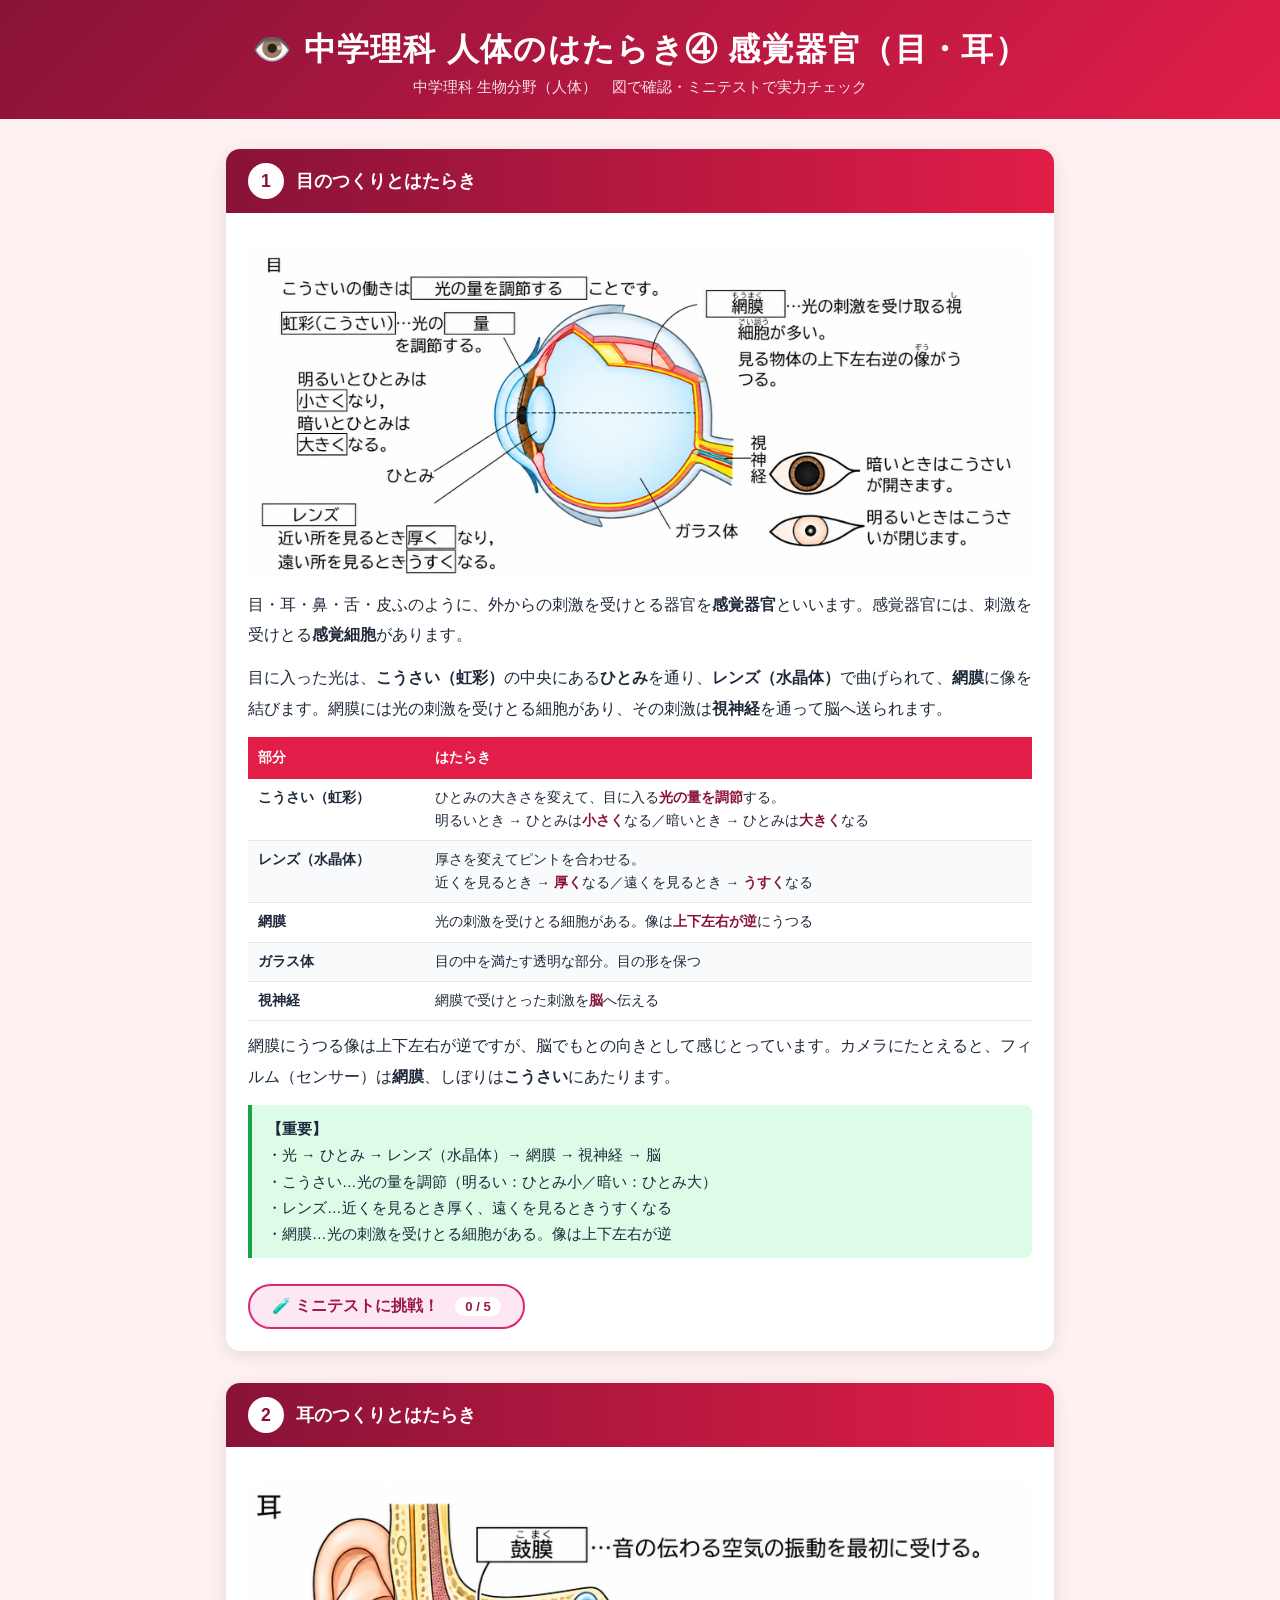
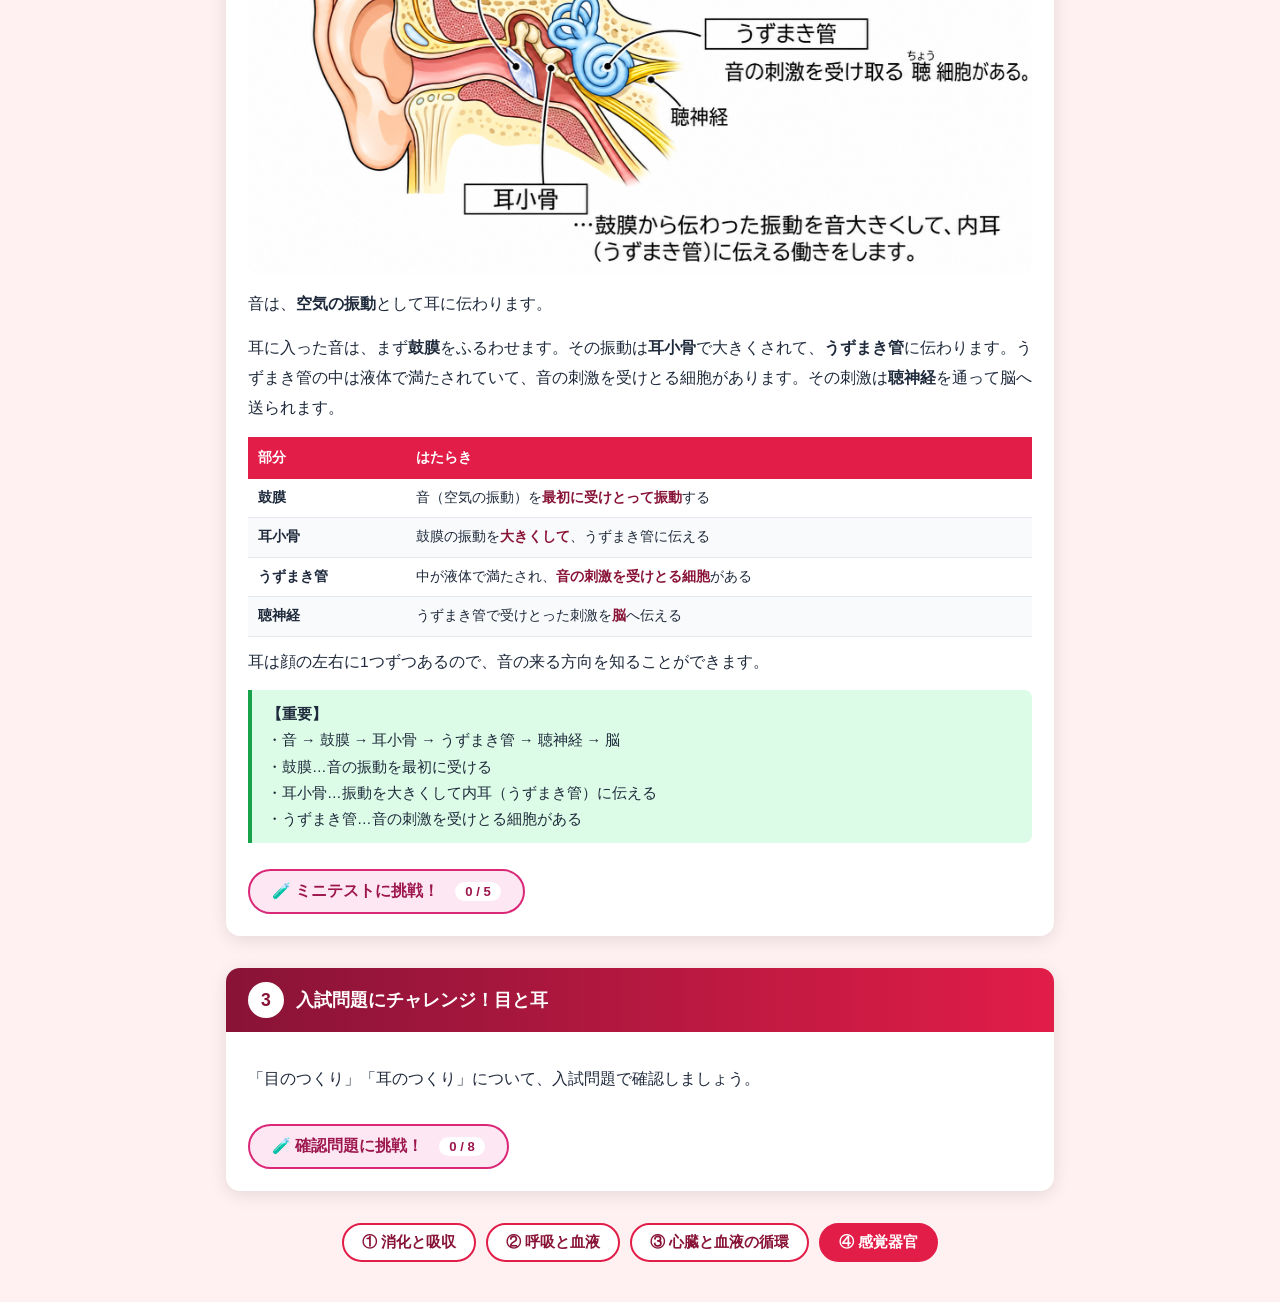
==== jintai_ch04.html @ f07fed4a "Add files via upload" ====
<!DOCTYPE html>
<html lang="ja"><head><meta http-equiv="Content-Type" content="text/html; charset=UTF-8">

<meta name="viewport" content="width=device-width,initial-scale=1">
<title>👁️ 中学理科 人体のはたらき④ 感覚器官（目・耳）</title>
<style>
:root{
  --pri:#e11d48;--pri-d:#881337;--pri-l:#fecdd3;
  --pink:#db2777;--pink-d:#9d174d;--pink-bg:#fce7f3;
  --gray:#6b7280;--light:#f0fdf4;--card:#fff;
  --radius:14px;--shadow:0 4px 18px rgba(0,0,0,.10);
}
*{box-sizing:border-box;margin:0;padding:0;}
body{background:#fff1f2;font-family:'Helvetica Neue',Arial,'Hiragino Sans',sans-serif;color:#1e293b;}
header{background:linear-gradient(135deg,var(--pri-d),var(--pri));color:#fff;text-align:center;padding:28px 20px 22px;}
header h1{font-size:clamp(1.3rem,4vw,2rem);font-weight:900;letter-spacing:.04em;}
header p{margin-top:6px;font-size:.93rem;opacity:.88;}
.units{max-width:860px;margin:30px auto;padding:0 16px;}
.unit-card{background:var(--card);border-radius:var(--radius);box-shadow:var(--shadow);margin-bottom:32px;overflow:hidden;}
.unit-header{background:linear-gradient(90deg,var(--pri-d),var(--pri));color:#fff;padding:14px 22px;display:flex;align-items:center;gap:12px;}
.unit-num{background:#fff;color:var(--pri-d);font-weight:900;font-size:1.1rem;border-radius:50%;width:36px;height:36px;display:flex;align-items:center;justify-content:center;flex-shrink:0;}
.unit-header h2{font-size:1.1rem;font-weight:800;}
.unit-body{padding:22px;}
.exp-img{margin:14px 0;}
.exp-text{line-height:1.95;font-size:.97rem;margin:10px 0;}
.exp-text p{margin-bottom:.85em;}
.exp-text h3{font-size:.97rem;color:var(--pri-d);margin:1em 0 .5em;border-left:3px solid var(--pri);padding-left:8px;font-weight:800;}
.pt-box{background:#dcfce7;border-left:4px solid #16a34a;border-radius:0 8px 8px 0;padding:11px 15px;margin:10px 0;font-size:.91rem;line-height:1.8;}
.warn-box{background:#fee2e2;border-left:4px solid #dc2626;border-radius:0 8px 8px 0;padding:11px 15px;margin:10px 0;font-size:.91rem;line-height:1.8;}
.memo-box{background:#fff1f2;border-left:4px solid #16a34a;border-radius:0 8px 8px 0;padding:11px 15px;margin:10px 0;font-size:.88rem;line-height:1.8;}
.amber-box{background:#fef3c7;border-left:4px solid #b45309;border-radius:0 8px 8px 0;padding:11px 15px;margin:10px 0;font-size:.91rem;line-height:1.8;}
.info-box{background:#f0fdff;border-left:4px solid #0e7490;border-radius:0 8px 8px 0;padding:11px 15px;margin:10px 0;font-size:.91rem;line-height:1.8;}
.eq-box{background:#f8fafc;border:1.5px solid #e2e8f0;border-radius:10px;padding:14px;margin:10px 0;text-align:center;}
.eq-box .eq{font-size:1rem;font-weight:800;color:var(--pri-d);letter-spacing:.03em;}
.exp-tbl{width:100%;border-collapse:collapse;font-size:.85rem;margin:10px 0;}
.exp-tbl th{background:var(--pri);color:#fff;padding:8px 10px;text-align:left;}
.exp-tbl td{padding:8px 10px;border-bottom:1px solid #e5e7eb;vertical-align:top;line-height:1.65;}
.exp-tbl tr:nth-child(even) td{background:#f9fafb;}
.exp-tbl .nc{font-weight:700;white-space:nowrap;}
.badge-p{background:#dcfce7;color:#14532d;border:1px solid #bbf7d0;font-size:.68rem;font-weight:700;padding:1px 7px;border-radius:10px;display:inline-block;margin-left:4px;}
.kw-list{display:flex;flex-wrap:wrap;gap:8px;margin:10px 0 16px;}
.kw{background:var(--pri-l);color:var(--pri-d);border-radius:20px;padding:4px 14px;font-size:.88rem;font-weight:700;}
/* mini-test toggle */
.mini-btn{display:flex;align-items:center;gap:8px;cursor:pointer;user-select:none;background:var(--pink-bg);border:2.5px solid var(--pink);color:var(--pink-d);font-size:.97rem;font-weight:800;padding:10px 22px;border-radius:40px;margin:14px 0 0;transition:.2s;}
.mini-btn:hover{background:var(--pink);color:#fff;}
.mini-section{display:none;margin-top:16px;background:#fdf2f8;border:2px solid #f9a8d4;border-radius:12px;padding:18px;}
.mini-section.open{display:block;}
.q-block{margin-bottom:22px;}
.q-block h4{font-size:.98rem;font-weight:800;color:var(--pri-d);margin-bottom:10px;}
/* Word bank chips */
.mchips{display:flex;flex-wrap:wrap;gap:8px;margin:8px 0;}
.mchip{background:#fff;border:2.5px solid var(--pink);color:var(--pink-d);border-radius:20px;padding:5px 16px;font-size:.93rem;font-weight:700;cursor:pointer;transition:.18s;}
.mchip:hover{background:var(--pink);color:#fff;}
.mchip.used{opacity:.35;pointer-events:none;}
/* Blanks */
.mdz-row{display:flex;flex-wrap:wrap;align-items:center;gap:8px;margin:8px 0;}
.mdz{display:inline-flex;align-items:center;justify-content:center;min-width:80px;height:36px;border:2.5px dashed var(--pink);border-radius:8px;padding:0 10px;font-size:.93rem;font-weight:700;cursor:pointer;color:var(--pink-d);transition:.18s;background:#fff;}
.mdz.filled{border-style:solid;background:#fce7f3;}
.mdz.correct{border-color:#16a34a;background:#dcfce7;color:#166534;}
.mdz.wrong{border-color:#dc2626;background:#fee2e2;color:#991b1b;}
.mdz-label{font-size:.9rem;color:#374151;}
/* 4択 */
.choice-list{display:grid;grid-template-columns:1fr 1fr;gap:8px;margin:10px 0;}
@media(max-width:480px){.choice-list{grid-template-columns:1fr;}}
.choice-btn{padding:10px 14px;border:2.5px solid #d1d5db;border-radius:10px;background:#fff;font-size:.93rem;cursor:pointer;text-align:left;transition:.18s;}
.choice-btn:hover{border-color:var(--pri);background:var(--pri-l);}
.choice-btn.correct{border-color:#16a34a;background:#dcfce7;color:#166534;font-weight:700;}
.choice-btn.wrong{border-color:#dc2626;background:#fee2e2;color:#991b1b;}
.choice-btn:disabled{cursor:default;}
/* Check / Sample buttons */
.btn-row{display:flex;flex-wrap:wrap;gap:8px;margin-top:10px;}
.check-btn{background:var(--pri);color:#fff;border:none;border-radius:22px;padding:8px 22px;font-size:.93rem;font-weight:700;cursor:pointer;transition:.18s;}
.check-btn:hover{background:var(--pri-d);}
.sample-btn{background:#fff;color:var(--gray);border:2px solid #d1d5db;border-radius:22px;padding:8px 22px;font-size:.93rem;font-weight:700;cursor:pointer;transition:.18s;}
.sample-btn:hover{background:#f3f4f6;}
.msample{display:none;background:#fef9c3;border:1.5px solid #fbbf24;border-radius:8px;padding:8px 14px;font-size:.9rem;margin-top:8px;}
.msample.show{display:block;}
.fb-msg{font-size:.9rem;margin-top:6px;font-weight:600;}
/* Score pips */
.mini-score-row{display:flex;gap:6px;align-items:center;margin-bottom:10px;}
.mini-score-pip{width:14px;height:14px;border-radius:50%;background:#e5e7eb;border:2px solid #d1d5db;transition:.3s;}
.mini-score-pip.pass{background:#16a34a;border-color:#166534;}
/* Pass banner */
.pass-banner{display:none;background:linear-gradient(90deg,#166534,#16a34a);color:#fff;text-align:center;padding:16px;border-radius:10px;margin-top:16px;font-size:1.1rem;font-weight:900;}
.pass-banner.show{display:block;}
canvas#confetti-canvas{position:fixed;top:0;left:0;pointer-events:none;width:100%;height:100%;z-index:9999;}

.q-img{max-width:100%;border-radius:10px;margin:6px auto 10px;display:block;}
.q-note{font-size:.88rem;color:#555;margin-bottom:6px;line-height:1.8;}
.src{font-size:.78rem;color:#6b7280;font-weight:600;margin-left:6px;}
.chap-nav{max-width:860px;margin:0 auto 40px;padding:0 16px;display:flex;flex-wrap:wrap;gap:10px;justify-content:center;}
.chap-nav a{background:#fff;border:2px solid var(--pri);color:var(--pri-d);text-decoration:none;font-weight:800;padding:8px 18px;border-radius:24px;font-size:.92rem;}
.chap-nav a.now{background:var(--pri);color:#fff;}
.exp-tbl td b{color:var(--pri-d);}
</style>
</head>
<body>
<canvas id="confetti-canvas"></canvas>
<header>
  <h1>👁️ 中学理科 人体のはたらき④ 感覚器官（目・耳）</h1>
  <p>中学理科 生物分野（人体）　図で確認・ミニテストで実力チェック</p>
</header>
<div class="units">

<div class="unit-card" id="card_mt1">
  <div class="unit-header">
    <div class="unit-num">1</div>
    <h2>目のつくりとはたらき</h2>
  </div>
  <div class="unit-body">
    <div class="exp-img"><img src="eye1.png" alt="目のつくりとはたらき" style="max-width:100%;border-radius:10px;margin:10px auto;display:block;"></div>
    <div class="exp-text"><p>目・耳・鼻・舌・皮ふのように、外からの刺激を受けとる器官を<b>感覚器官</b>といいます。感覚器官には、刺激を受けとる<b>感覚細胞</b>があります。</p>
<p>目に入った光は、<b>こうさい（虹彩）</b>の中央にある<b>ひとみ</b>を通り、<b>レンズ（水晶体）</b>で曲げられて、<b>網膜</b>に像を結びます。網膜には光の刺激を受けとる細胞があり、その刺激は<b>視神経</b>を通って脳へ送られます。</p>
<table class="exp-tbl">
<thead><tr><th>部分</th><th>はたらき</th></tr></thead>
<tbody>
<tr><td class="nc">こうさい（虹彩）</td><td>ひとみの大きさを変えて、目に入る<b>光の量を調節</b>する。<br>明るいとき → ひとみは<b>小さく</b>なる／暗いとき → ひとみは<b>大きく</b>なる</td></tr>
<tr><td class="nc">レンズ（水晶体）</td><td>厚さを変えてピントを合わせる。<br>近くを見るとき → <b>厚く</b>なる／遠くを見るとき → <b>うすく</b>なる</td></tr>
<tr><td class="nc">網膜</td><td>光の刺激を受けとる細胞がある。像は<b>上下左右が逆</b>にうつる</td></tr>
<tr><td class="nc">ガラス体</td><td>目の中を満たす透明な部分。目の形を保つ</td></tr>
<tr><td class="nc">視神経</td><td>網膜で受けとった刺激を<b>脳</b>へ伝える</td></tr>
</tbody></table>
<p>網膜にうつる像は上下左右が逆ですが、脳でもとの向きとして感じとっています。カメラにたとえると、フィルム（センサー）は<b>網膜</b>、しぼりは<b>こうさい</b>にあたります。</p>
<div class="pt-box"><b>【重要】</b><br>
・光 → ひとみ → レンズ（水晶体）→ 網膜 → 視神経 → 脳<br>
・こうさい…光の量を調節（明るい：ひとみ小／暗い：ひとみ大）<br>
・レンズ…近くを見るとき厚く、遠くを見るときうすくなる<br>
・網膜…光の刺激を受けとる細胞がある。像は上下左右が逆</div></div>
    <div class="kw-list"></div>
    <button class="mini-btn" onclick="toggleMini('mt1')">
      🧪 ミニテストに挑戦！
      <span id="mini-badge-mt1" style="background:#fff;color:var(--pink-d);border-radius:12px;padding:2px 10px;font-size:.82rem;margin-left:8px;">0 / 5</span>
    </button>
    <div class="mini-section" id="mini_mt1">
      <div class="mini-score-row" id="pips_mt1"><div class="mini-score-pip" id="pip_mt1_1"></div><div class="mini-score-pip" id="pip_mt1_2"></div><div class="mini-score-pip" id="pip_mt1_3"></div><div class="mini-score-pip" id="pip_mt1_4"></div><div class="mini-score-pip" id="pip_mt1_5"></div></div>
      <div class="q-block" id="qblock_mt1_q1">
  <h4>Q1. 文中の①〜⑤に当てはまる語句を語群から選んで入れよう。</h4>
  <p class="q-note">光は①の中央のひとみから入り、②で曲げられて③に像を結ぶ。③で受けとった刺激は④を通って脳へ送られる。明るいところでは、ひとみは⑤なる。</p>
  <div class="mchips" id="chips_mt1_q1"></div>
  <div class="mdz-row">
    <span class="mdz-label">①</span><span class="mdz" id="mdz_mt1_q1_0" onclick="returnChip('mt1',1,0)">&nbsp;</span>
    <span class="mdz-label">②</span><span class="mdz" id="mdz_mt1_q1_1" onclick="returnChip('mt1',1,1)">&nbsp;</span>
    <span class="mdz-label">③</span><span class="mdz" id="mdz_mt1_q1_2" onclick="returnChip('mt1',1,2)">&nbsp;</span>
    <span class="mdz-label">④</span><span class="mdz" id="mdz_mt1_q1_3" onclick="returnChip('mt1',1,3)">&nbsp;</span>
    <span class="mdz-label">⑤</span><span class="mdz" id="mdz_mt1_q1_4" onclick="returnChip('mt1',1,4)">&nbsp;</span>
  </div>
  <div class="btn-row">
    <button class="check-btn" onclick="checkMiniBank('mt1',1)">✔ 答え合わせ</button>
    <button class="sample-btn" onclick="showSample('mt1',1)">💡 答えを見る</button>
  </div>
  <div class="fb-msg" id="fb_mt1_q1"></div>
  <div class="msample" id="samp_mt1_q1">答え: ①=こうさい / ②=レンズ / ③=網膜 / ④=視神経 / ⑤=小さく</div>
</div>
<div class="q-block" id="qblock_mt1_q2">
  <h4>Q2. こうさい（虹彩）のはたらきはどれか。</h4>
  <div class="choice-list" id="choices_mt1_q2">
    <button class="choice-btn" onclick="pick4('mt1',2,0,3,'mt1_q2')">ア：光の刺激を受けとる</button>
    <button class="choice-btn" onclick="pick4('mt1',2,1,3,'mt1_q2')">イ：厚さを変えてピントを合わせる</button>
    <button class="choice-btn" onclick="pick4('mt1',2,2,3,'mt1_q2')">ウ：刺激を脳へ伝える</button>
    <button class="choice-btn" onclick="pick4('mt1',2,3,3,'mt1_q2')">エ：ひとみの大きさを変えて、目に入る光の量を調節する</button>
  </div>
  <div class="fb-msg" id="fb_mt1_q2"></div>
  <div class="msample" id="samp_mt1_q2">正解: エ：ひとみの大きさを変えて、目に入る光の量を調節する　こうさいは、ひとみの大きさを変えて光の量を調節します。</div>
</div>
<div class="q-block" id="qblock_mt1_q3">
  <h4>Q3. 近くのものを見るとき、レンズ（水晶体）はどうなるか。</h4>
  <div class="choice-list" id="choices_mt1_q3">
    <button class="choice-btn" onclick="pick4('mt1',3,0,0,'mt1_q3')">ア：厚くなる</button>
    <button class="choice-btn" onclick="pick4('mt1',3,1,0,'mt1_q3')">イ：うすくなる</button>
    <button class="choice-btn" onclick="pick4('mt1',3,2,0,'mt1_q3')">ウ：変わらない</button>
    <button class="choice-btn" onclick="pick4('mt1',3,3,0,'mt1_q3')">エ：色が変わる</button>
  </div>
  <div class="fb-msg" id="fb_mt1_q3"></div>
  <div class="msample" id="samp_mt1_q3">正解: ア：厚くなる　近くを見るときはレンズが厚くなり、遠くを見るときはうすくなってピントを合わせます。</div>
</div>
<div class="q-block" id="qblock_mt1_q4">
  <h4>Q4. 網膜にうつる像の向きとして正しいものはどれか。</h4>
  <div class="choice-list" id="choices_mt1_q4">
    <button class="choice-btn" onclick="pick4('mt1',4,0,2,'mt1_q4')">ア：上下だけが逆</button>
    <button class="choice-btn" onclick="pick4('mt1',4,1,2,'mt1_q4')">イ：左右だけが逆</button>
    <button class="choice-btn" onclick="pick4('mt1',4,2,2,'mt1_q4')">ウ：上下左右が逆</button>
    <button class="choice-btn" onclick="pick4('mt1',4,3,2,'mt1_q4')">エ：実物と同じ向き</button>
  </div>
  <div class="fb-msg" id="fb_mt1_q4"></div>
  <div class="msample" id="samp_mt1_q4">正解: ウ：上下左右が逆　網膜には上下左右が逆の像がうつりますが、脳でもとの向きとして感じとっています。</div>
</div>
<div class="q-block" id="qblock_mt1_q5">
  <h4>Q5. 図の①〜⑧に当てはまる語句を語群から選んで入れよう。</h4>
  <img class="q-img" src="eye2.png" alt="目のつくり（番号あて）">
  <div class="mchips" id="chips_mt1_q5"></div>
  <div class="mdz-row">
    <span class="mdz-label">①</span><span class="mdz" id="mdz_mt1_q5_0" onclick="returnChip('mt1',5,0)">&nbsp;</span>
    <span class="mdz-label">②</span><span class="mdz" id="mdz_mt1_q5_1" onclick="returnChip('mt1',5,1)">&nbsp;</span>
    <span class="mdz-label">③</span><span class="mdz" id="mdz_mt1_q5_2" onclick="returnChip('mt1',5,2)">&nbsp;</span>
    <span class="mdz-label">④</span><span class="mdz" id="mdz_mt1_q5_3" onclick="returnChip('mt1',5,3)">&nbsp;</span>
    <span class="mdz-label">⑤</span><span class="mdz" id="mdz_mt1_q5_4" onclick="returnChip('mt1',5,4)">&nbsp;</span>
    <span class="mdz-label">⑥</span><span class="mdz" id="mdz_mt1_q5_5" onclick="returnChip('mt1',5,5)">&nbsp;</span>
    <span class="mdz-label">⑦</span><span class="mdz" id="mdz_mt1_q5_6" onclick="returnChip('mt1',5,6)">&nbsp;</span>
    <span class="mdz-label">⑧</span><span class="mdz" id="mdz_mt1_q5_7" onclick="returnChip('mt1',5,7)">&nbsp;</span>
  </div>
  <div class="btn-row">
    <button class="check-btn" onclick="checkMiniBank('mt1',5)">✔ 答え合わせ</button>
    <button class="sample-btn" onclick="showSample('mt1',5)">💡 答えを見る</button>
  </div>
  <div class="fb-msg" id="fb_mt1_q5"></div>
  <div class="msample" id="samp_mt1_q5">答え: ①=光の量を調節する / ②=量 / ③=網膜 / ④=小さく / ⑤=大きく / ⑥=水晶体 / ⑦=厚く / ⑧=うすく<br>⑥はレンズの正式な名前「水晶体」です。</div>
</div>
      <div class="pass-banner" id="pass_mt1">🎉 この単元クリア！すばらしい！ 🎉</div>
    </div>
  </div>
</div>
<div class="unit-card" id="card_mt2">
  <div class="unit-header">
    <div class="unit-num">2</div>
    <h2>耳のつくりとはたらき</h2>
  </div>
  <div class="unit-body">
    <div class="exp-img"><img src="ear1.png" alt="耳のつくりとはたらき" style="max-width:100%;border-radius:10px;margin:10px auto;display:block;"></div>
    <div class="exp-text"><p>音は、<b>空気の振動</b>として耳に伝わります。</p>
<p>耳に入った音は、まず<b>鼓膜</b>をふるわせます。その振動は<b>耳小骨</b>で大きくされて、<b>うずまき管</b>に伝わります。うずまき管の中は液体で満たされていて、音の刺激を受けとる細胞があります。その刺激は<b>聴神経</b>を通って脳へ送られます。</p>
<table class="exp-tbl">
<thead><tr><th>部分</th><th>はたらき</th></tr></thead>
<tbody>
<tr><td class="nc">鼓膜</td><td>音（空気の振動）を<b>最初に受けとって振動</b>する</td></tr>
<tr><td class="nc">耳小骨</td><td>鼓膜の振動を<b>大きくして</b>、うずまき管に伝える</td></tr>
<tr><td class="nc">うずまき管</td><td>中が液体で満たされ、<b>音の刺激を受けとる細胞</b>がある</td></tr>
<tr><td class="nc">聴神経</td><td>うずまき管で受けとった刺激を<b>脳</b>へ伝える</td></tr>
</tbody></table>
<p>耳は顔の左右に1つずつあるので、音の来る方向を知ることができます。</p>
<div class="pt-box"><b>【重要】</b><br>
・音 → 鼓膜 → 耳小骨 → うずまき管 → 聴神経 → 脳<br>
・鼓膜…音の振動を最初に受ける<br>
・耳小骨…振動を大きくして内耳（うずまき管）に伝える<br>
・うずまき管…音の刺激を受けとる細胞がある</div></div>
    <div class="kw-list"></div>
    <button class="mini-btn" onclick="toggleMini('mt2')">
      🧪 ミニテストに挑戦！
      <span id="mini-badge-mt2" style="background:#fff;color:var(--pink-d);border-radius:12px;padding:2px 10px;font-size:.82rem;margin-left:8px;">0 / 5</span>
    </button>
    <div class="mini-section" id="mini_mt2">
      <div class="mini-score-row" id="pips_mt2"><div class="mini-score-pip" id="pip_mt2_1"></div><div class="mini-score-pip" id="pip_mt2_2"></div><div class="mini-score-pip" id="pip_mt2_3"></div><div class="mini-score-pip" id="pip_mt2_4"></div><div class="mini-score-pip" id="pip_mt2_5"></div></div>
      <div class="q-block" id="qblock_mt2_q1">
  <h4>Q1. 文中の①〜⑤に当てはまる語句を語群から選んで入れよう。</h4>
  <p class="q-note">音は①の振動として耳に伝わり、まず②をふるわせる。その振動は③で大きくされ、④に伝わる。④で受けとった刺激は⑤を通って脳へ送られる。</p>
  <div class="mchips" id="chips_mt2_q1"></div>
  <div class="mdz-row">
    <span class="mdz-label">①</span><span class="mdz" id="mdz_mt2_q1_0" onclick="returnChip('mt2',1,0)">&nbsp;</span>
    <span class="mdz-label">②</span><span class="mdz" id="mdz_mt2_q1_1" onclick="returnChip('mt2',1,1)">&nbsp;</span>
    <span class="mdz-label">③</span><span class="mdz" id="mdz_mt2_q1_2" onclick="returnChip('mt2',1,2)">&nbsp;</span>
    <span class="mdz-label">④</span><span class="mdz" id="mdz_mt2_q1_3" onclick="returnChip('mt2',1,3)">&nbsp;</span>
    <span class="mdz-label">⑤</span><span class="mdz" id="mdz_mt2_q1_4" onclick="returnChip('mt2',1,4)">&nbsp;</span>
  </div>
  <div class="btn-row">
    <button class="check-btn" onclick="checkMiniBank('mt2',1)">✔ 答え合わせ</button>
    <button class="sample-btn" onclick="showSample('mt2',1)">💡 答えを見る</button>
  </div>
  <div class="fb-msg" id="fb_mt2_q1"></div>
  <div class="msample" id="samp_mt2_q1">答え: ①=空気 / ②=鼓膜 / ③=耳小骨 / ④=うずまき管 / ⑤=聴神経</div>
</div>
<div class="q-block" id="qblock_mt2_q2">
  <h4>Q2. 音の刺激を受けとる細胞があるのはどこか。</h4>
  <div class="choice-list" id="choices_mt2_q2">
    <button class="choice-btn" onclick="pick4('mt2',2,0,0,'mt2_q2')">ア：うずまき管</button>
    <button class="choice-btn" onclick="pick4('mt2',2,1,0,'mt2_q2')">イ：鼓膜</button>
    <button class="choice-btn" onclick="pick4('mt2',2,2,0,'mt2_q2')">ウ：耳小骨</button>
    <button class="choice-btn" onclick="pick4('mt2',2,3,0,'mt2_q2')">エ：聴神経</button>
  </div>
  <div class="fb-msg" id="fb_mt2_q2"></div>
  <div class="msample" id="samp_mt2_q2">正解: ア：うずまき管　うずまき管の中は液体で満たされていて、音の刺激を受けとる細胞があります。</div>
</div>
<div class="q-block" id="qblock_mt2_q3">
  <h4>Q3. 耳小骨のはたらきとして正しいものはどれか。</h4>
  <div class="choice-list" id="choices_mt2_q3">
    <button class="choice-btn" onclick="pick4('mt2',3,0,2,'mt2_q3')">ア：音の振動を最初に受けとる</button>
    <button class="choice-btn" onclick="pick4('mt2',3,1,2,'mt2_q3')">イ：音の刺激を受けとる</button>
    <button class="choice-btn" onclick="pick4('mt2',3,2,2,'mt2_q3')">ウ：鼓膜の振動を大きくして、うずまき管に伝える</button>
    <button class="choice-btn" onclick="pick4('mt2',3,3,2,'mt2_q3')">エ：体のかたむきを感じる</button>
  </div>
  <div class="fb-msg" id="fb_mt2_q3"></div>
  <div class="msample" id="samp_mt2_q3">正解: ウ：鼓膜の振動を大きくして、うずまき管に伝える　耳小骨は、鼓膜の振動を大きくしてうずまき管に伝えます。</div>
</div>
<div class="q-block" id="qblock_mt2_q4">
  <h4>Q4. 図の①〜③に当てはまる語句を語群から選んで入れよう。</h4>
  <img class="q-img" src="ear2.png" alt="耳のつくり（番号あて）">
  <div class="mchips" id="chips_mt2_q4"></div>
  <div class="mdz-row">
    <span class="mdz-label">①</span><span class="mdz" id="mdz_mt2_q4_0" onclick="returnChip('mt2',4,0)">&nbsp;</span>
    <span class="mdz-label">②</span><span class="mdz" id="mdz_mt2_q4_1" onclick="returnChip('mt2',4,1)">&nbsp;</span>
    <span class="mdz-label">③</span><span class="mdz" id="mdz_mt2_q4_2" onclick="returnChip('mt2',4,2)">&nbsp;</span>
  </div>
  <div class="btn-row">
    <button class="check-btn" onclick="checkMiniBank('mt2',4)">✔ 答え合わせ</button>
    <button class="sample-btn" onclick="showSample('mt2',4)">💡 答えを見る</button>
  </div>
  <div class="fb-msg" id="fb_mt2_q4"></div>
  <div class="msample" id="samp_mt2_q4">答え: ①=鼓膜 / ②=うずまき管 / ③=耳小骨</div>
</div>
<div class="q-block" id="qblock_mt2_q5">
  <h4>Q5. 図のA〜Dに当てはまる語句を語群から選んで入れよう。</h4>
  <img class="q-img" src="earmondaizu.png" alt="耳のつくり（A〜D）">
  <div class="mchips" id="chips_mt2_q5"></div>
  <div class="mdz-row">
    <span class="mdz-label">A</span><span class="mdz" id="mdz_mt2_q5_0" onclick="returnChip('mt2',5,0)">&nbsp;</span>
    <span class="mdz-label">B</span><span class="mdz" id="mdz_mt2_q5_1" onclick="returnChip('mt2',5,1)">&nbsp;</span>
    <span class="mdz-label">C</span><span class="mdz" id="mdz_mt2_q5_2" onclick="returnChip('mt2',5,2)">&nbsp;</span>
    <span class="mdz-label">D</span><span class="mdz" id="mdz_mt2_q5_3" onclick="returnChip('mt2',5,3)">&nbsp;</span>
  </div>
  <div class="btn-row">
    <button class="check-btn" onclick="checkMiniBank('mt2',5)">✔ 答え合わせ</button>
    <button class="sample-btn" onclick="showSample('mt2',5)">💡 答えを見る</button>
  </div>
  <div class="fb-msg" id="fb_mt2_q5"></div>
  <div class="msample" id="samp_mt2_q5">答え: A=鼓膜 / B=耳小骨 / C=うずまき管 / D=聴神経</div>
</div>
      <div class="pass-banner" id="pass_mt2">🎉 この単元クリア！すばらしい！ 🎉</div>
    </div>
  </div>
</div>
<div class="unit-card" id="card_mt3">
  <div class="unit-header">
    <div class="unit-num">3</div>
    <h2>入試問題にチャレンジ！目と耳</h2>
  </div>
  <div class="unit-body">
    
    <div class="exp-text"><p>「目のつくり」「耳のつくり」について、入試問題で確認しましょう。</p></div>
    <div class="kw-list"></div>
    <button class="mini-btn" onclick="toggleMini('mt3')">
      🧪 確認問題に挑戦！
      <span id="mini-badge-mt3" style="background:#fff;color:var(--pink-d);border-radius:12px;padding:2px 10px;font-size:.82rem;margin-left:8px;">0 / 8</span>
    </button>
    <div class="mini-section" id="mini_mt3">
      <div class="mini-score-row" id="pips_mt3"><div class="mini-score-pip" id="pip_mt3_1"></div><div class="mini-score-pip" id="pip_mt3_2"></div><div class="mini-score-pip" id="pip_mt3_3"></div><div class="mini-score-pip" id="pip_mt3_4"></div><div class="mini-score-pip" id="pip_mt3_5"></div><div class="mini-score-pip" id="pip_mt3_6"></div><div class="mini-score-pip" id="pip_mt3_7"></div><div class="mini-score-pip" id="pip_mt3_8"></div></div>
      <div class="q-block" id="qblock_mt3_q1">
  <h4>Q1. 図1のイの部分を何というか。</h4>
  <img class="q-img" src="eye_kakunin1.png" alt="問題の図">
  <div class="choice-list" id="choices_mt3_q1">
    <button class="choice-btn" onclick="pick4('mt3',1,0,0,'mt3_q1')">ア：ひとみ</button>
    <button class="choice-btn" onclick="pick4('mt3',1,1,0,'mt3_q1')">イ：こうさい</button>
    <button class="choice-btn" onclick="pick4('mt3',1,2,0,'mt3_q1')">ウ：レンズ</button>
    <button class="choice-btn" onclick="pick4('mt3',1,3,0,'mt3_q1')">エ：網膜</button>
  </div>
  <div class="fb-msg" id="fb_mt3_q1"></div>
  <div class="msample" id="samp_mt3_q1">正解: ア：ひとみ　イは、こうさいの中央にある光の入り口で、ひとみといいます。</div>
</div>
<div class="q-block" id="qblock_mt3_q2">
  <h4>Q2. 明るいところからうす暗いところへ移動すると、ひとみの大きさは図2のa、bのどちらの変化をするか。</h4>
  <img class="q-img" src="eye_kakunin1.png" alt="問題の図">
  <div class="choice-list" id="choices_mt3_q2">
    <button class="choice-btn" onclick="pick4('mt3',2,0,3,'mt3_q2')">ア：a（ひとみが小さくなる）</button>
    <button class="choice-btn" onclick="pick4('mt3',2,1,3,'mt3_q2')">イ：変化しない</button>
    <button class="choice-btn" onclick="pick4('mt3',2,2,3,'mt3_q2')">ウ：aとbの変化をくり返す</button>
    <button class="choice-btn" onclick="pick4('mt3',2,3,3,'mt3_q2')">エ：b（ひとみが大きくなる）</button>
  </div>
  <div class="fb-msg" id="fb_mt3_q2"></div>
  <div class="msample" id="samp_mt3_q2">正解: エ：b（ひとみが大きくなる）　暗いところでは、多くの光をとり入れるために、ひとみが大きくなります（bの変化）。</div>
</div>
<div class="q-block" id="qblock_mt3_q3">
  <h4>Q3. 前の問題のようにひとみの大きさが変化すると、目に入る光の量はどうなるか。</h4>
  <div class="choice-list" id="choices_mt3_q3">
    <button class="choice-btn" onclick="pick4('mt3',3,0,0,'mt3_q3')">ア：多くなる</button>
    <button class="choice-btn" onclick="pick4('mt3',3,1,0,'mt3_q3')">イ：少なくなる</button>
    <button class="choice-btn" onclick="pick4('mt3',3,2,0,'mt3_q3')">ウ：変わらない</button>
    <button class="choice-btn" onclick="pick4('mt3',3,3,0,'mt3_q3')">エ：なくなる</button>
  </div>
  <div class="fb-msg" id="fb_mt3_q3"></div>
  <div class="msample" id="samp_mt3_q3">正解: ア：多くなる　ひとみが大きくなると、目に入る光の量は多くなります。</div>
</div>
<div class="q-block" id="qblock_mt3_q4">
  <h4>Q4. 図1で、ひとみの大きさを変化させる部分と、その名前の組み合わせとして正しいものはどれか。</h4>
  <img class="q-img" src="eye_kakunin1.png" alt="問題の図">
  <div class="choice-list" id="choices_mt3_q4">
    <button class="choice-btn" onclick="pick4('mt3',4,0,1,'mt3_q4')">ア：ウ・レンズ（水晶体）</button>
    <button class="choice-btn" onclick="pick4('mt3',4,1,1,'mt3_q4')">イ：ア・こうさい（虹彩）</button>
    <button class="choice-btn" onclick="pick4('mt3',4,2,1,'mt3_q4')">ウ：エ・網膜</button>
    <button class="choice-btn" onclick="pick4('mt3',4,3,1,'mt3_q4')">エ：イ・ひとみ</button>
  </div>
  <div class="fb-msg" id="fb_mt3_q4"></div>
  <div class="msample" id="samp_mt3_q4">正解: イ：ア・こうさい（虹彩）　アのこうさい（虹彩）が、ひとみの大きさを変えて光の量を調節します。</div>
</div>
<div class="q-block" id="qblock_mt3_q5">
  <h4>Q5. 図のAの部分の名前と、そのはたらきの組み合わせとして正しいものはどれか。</h4>
  <img class="q-img" src="eye_kakunin2.png" alt="問題の図">
  <div class="choice-list" id="choices_mt3_q5">
    <button class="choice-btn" onclick="pick4('mt3',5,0,2,'mt3_q5')">ア：レンズ（水晶体）・光の刺激を受けとる細胞があり、像を結ぶ</button>
    <button class="choice-btn" onclick="pick4('mt3',5,1,2,'mt3_q5')">イ：網膜・厚みを変えることで、焦点距離を変える</button>
    <button class="choice-btn" onclick="pick4('mt3',5,2,2,'mt3_q5')">ウ：レンズ（水晶体）・厚みを変えることで、焦点距離を変える</button>
    <button class="choice-btn" onclick="pick4('mt3',5,3,2,'mt3_q5')">エ：こうさい・ひとみの大きさを変えて、光の量を調節する</button>
  </div>
  <div class="fb-msg" id="fb_mt3_q5"></div>
  <div class="msample" id="samp_mt3_q5">正解: ウ：レンズ（水晶体）・厚みを変えることで、焦点距離を変える　Aはレンズ（水晶体）で、厚みを変えてピントを合わせます。</div>
</div>
<div class="q-block" id="qblock_mt3_q6">
  <h4>Q6. 同じ図のBの部分の名前と、そのはたらきの組み合わせとして正しいものはどれか。</h4>
  <img class="q-img" src="eye_kakunin2.png" alt="問題の図">
  <div class="choice-list" id="choices_mt3_q6">
    <button class="choice-btn" onclick="pick4('mt3',6,0,1,'mt3_q6')">ア：網膜・ひとみの大きさを変えて、光の量を調節する</button>
    <button class="choice-btn" onclick="pick4('mt3',6,1,1,'mt3_q6')">イ：網膜・光の刺激を受けとる細胞があり、像を結ぶ</button>
    <button class="choice-btn" onclick="pick4('mt3',6,2,1,'mt3_q6')">ウ：ガラス体・光の刺激を受けとる細胞があり、像を結ぶ</button>
    <button class="choice-btn" onclick="pick4('mt3',6,3,1,'mt3_q6')">エ：レンズ・厚みを変えることで、焦点距離を変える</button>
  </div>
  <div class="fb-msg" id="fb_mt3_q6"></div>
  <div class="msample" id="samp_mt3_q6">正解: イ：網膜・光の刺激を受けとる細胞があり、像を結ぶ　Bは網膜で、光の刺激を受けとる細胞があり、像を結びます。</div>
</div>
<div class="q-block" id="qblock_mt3_q7">
  <h4>Q7. 物との距離をはかるのに適しているのはどちらの目で見たときか。また、ライオンとシマウマでは、物との距離をはかるのに適した目のつき方をしているのはどちらか。<span class="src">（愛媛県）</span></h4>
  <img class="q-img" src="me_tsukikata.png" alt="問題の図">
  <div class="choice-list" id="choices_mt3_q7">
    <button class="choice-btn" onclick="pick4('mt3',7,0,2,'mt3_q7')">ア：両方の目・シマウマ</button>
    <button class="choice-btn" onclick="pick4('mt3',7,1,2,'mt3_q7')">イ：片方の目・ライオン</button>
    <button class="choice-btn" onclick="pick4('mt3',7,2,2,'mt3_q7')">ウ：両方の目・ライオン</button>
    <button class="choice-btn" onclick="pick4('mt3',7,3,2,'mt3_q7')">エ：片方の目・シマウマ</button>
  </div>
  <div class="fb-msg" id="fb_mt3_q7"></div>
  <div class="msample" id="samp_mt3_q7">正解: ウ：両方の目・ライオン　目が顔の前向きについているライオン（肉食動物）は、両目で見える範囲が広く、えものまでの距離をはかるのに適しています。シマウマ（草食動物）は目が横についていて、広い範囲を見わたせます。</div>
</div>
<div class="q-block" id="qblock_mt3_q8">
  <h4>Q8. 文中の①・②に当てはまる語句を語群から選んで入れよう。</h4>
  <img class="q-img" src="ear_kakunin.png" alt="問題の図">
  <p class="q-note">音が耳に届くと、図Aの①が振動する。この振動はBの耳小骨で増幅されて、Cの②に伝えられる。②の中にはリンパとよばれる液体が入っていて、音の刺激を受けとる感覚細胞が、この液体のゆれを音の刺激として受けとり、Dの聴神経（感覚神経）を通して信号を脳へ伝える。</p>
  <div class="mchips" id="chips_mt3_q8"></div>
  <div class="mdz-row">
    <span class="mdz-label">①</span><span class="mdz" id="mdz_mt3_q8_0" onclick="returnChip('mt3',8,0)">&nbsp;</span>
    <span class="mdz-label">②</span><span class="mdz" id="mdz_mt3_q8_1" onclick="returnChip('mt3',8,1)">&nbsp;</span>
  </div>
  <div class="btn-row">
    <button class="check-btn" onclick="checkMiniBank('mt3',8)">✔ 答え合わせ</button>
    <button class="sample-btn" onclick="showSample('mt3',8)">💡 答えを見る</button>
  </div>
  <div class="fb-msg" id="fb_mt3_q8"></div>
  <div class="msample" id="samp_mt3_q8">答え: ①=鼓膜 / ②=うずまき管</div>
</div>
      <div class="pass-banner" id="pass_mt3">🎉 この単元クリア！すばらしい！ 🎉</div>
    </div>
  </div>
</div>
</div>
<div class="chap-nav"><a href="jintai_ch01.html">① 消化と吸収</a><a href="jintai_ch02.html">② 呼吸と血液</a><a href="jintai_ch03.html">③ 心臓と血液の循環</a><a href="jintai_ch04.html" class="now">④ 感覚器官</a></div>
<script>
// ============================================================
// State
// ============================================================
const miniState = {};
const miniScore = {};
const miniTotal = {};
const miniDone = {};

miniScore['mt1'] = 0; miniTotal['mt1'] = 5; miniDone['mt1'] = [false, false, false, false, false];
miniScore['mt2'] = 0; miniTotal['mt2'] = 5; miniDone['mt2'] = [false, false, false, false, false];
miniScore['mt3'] = 0; miniTotal['mt3'] = 8; miniDone['mt3'] = [false, false, false, false, false, false, false, false];


// ============================================================
// Toggle mini section
// ============================================================
function toggleMini(secId) {
  const el = document.getElementById('mini_' + secId);
  el.classList.toggle('open');
}

// ============================================================
// Word bank: initialize
// ============================================================
function initMiniBank(secId, qNum, words, answers, freeGroups) {
  const key = secId + '_q' + qNum;
  miniState[key] = {
    words: [...words],
    answers: [...answers],
    filled: new Array(answers.length).fill(null),
    chipUsed: new Array(words.length).fill(false),
    freeGroups: freeGroups || []
  };
  // Build chips in shuffled order
  const container = document.getElementById('chips_' + key);
  if (!container) return;
  container.innerHTML = '';
  const order = [...Array(words.length).keys()];
  for (let i = order.length - 1; i > 0; i--) {
    const j = Math.floor(Math.random() * (i + 1));
    [order[i], order[j]] = [order[j], order[i]];
  }
  order.forEach(i => {
    const btn = document.createElement('button');
    btn.className = 'mchip';
    btn.id = 'chip_' + key + '_' + i;
    btn.textContent = words[i];
    btn.onclick = () => fillMDZ(secId, qNum, i);
    container.appendChild(btn);
  });
}

// ============================================================
// Fill blank
// ============================================================
function fillMDZ(secId, qNum, chipIdx) {
  const key = secId + '_q' + qNum;
  const st = miniState[key];
  if (!st || st.chipUsed[chipIdx]) return;
  // Find first empty blank
  const emptyIdx = st.filled.findIndex(v => v === null);
  if (emptyIdx < 0) return;
  st.filled[emptyIdx] = chipIdx;
  st.chipUsed[chipIdx] = true;
  document.getElementById('chip_' + key + '_' + chipIdx).classList.add('used');
  const mdz = document.getElementById('mdz_' + key + '_' + emptyIdx);
  if (mdz) { mdz.textContent = st.words[chipIdx]; mdz.classList.add('filled'); }
}

// ============================================================
// Return chip (click on filled blank)
// ============================================================
function returnChip(secId, qNum, blankIdx) {
  const key = secId + '_q' + qNum;
  const st = miniState[key];
  if (!st || st.filled[blankIdx] === null) return;
  const chipIdx = st.filled[blankIdx];
  st.filled[blankIdx] = null;
  st.chipUsed[chipIdx] = false;
  document.getElementById('chip_' + key + '_' + chipIdx).classList.remove('used');
  const mdz = document.getElementById('mdz_' + key + '_' + blankIdx);
  if (mdz) { mdz.textContent = '\u00a0'; mdz.className = 'mdz'; }
}

// ============================================================
// Check word bank answer
// ============================================================
function checkMiniBank(secId, qNum) {
  const key = secId + '_q' + qNum;
  const st = miniState[key];
  if (!st) return;
  // Pre-compute which blank indices belong to freeGroups and whether each group is satisfied
  const freeBlankSet = new Set();
  const freeBlankCorrect = {};
  (st.freeGroups || []).forEach(group => {
    const filledVals = group.map(bi => st.filled[bi] !== null ? st.words[st.filled[bi]].replace(/（.*?）/,'') : null);
    const correctVals = group.map(bi => st.answers[bi].replace(/（.*?）/,'')).slice().sort();
    const filledSorted = [...filledVals].sort();
    const groupOK = filledVals.every(v => v !== null) && filledSorted.every((v,i) => v === correctVals[i]);
    group.forEach(bi => { freeBlankSet.add(bi); freeBlankCorrect[bi] = groupOK; });
  });

  let allCorrect = true;
  st.filled.forEach((chipIdx, bi) => {
    const mdz = document.getElementById('mdz_' + key + '_' + bi);
    if (!mdz) return;
    if (chipIdx === null) { allCorrect = false; return; }
    let isCorrect;
    if (freeBlankSet.has(bi)) {
      isCorrect = freeBlankCorrect[bi];
    } else {
      const word = st.words[chipIdx];
      const correct = st.answers[bi];
      isCorrect = (word === correct || word.replace(/（.*?）/,'') === correct.replace(/（.*?）/,''));
    }
    if (isCorrect) {
      mdz.classList.remove('wrong'); mdz.classList.add('correct');
    } else {
      mdz.classList.remove('correct'); mdz.classList.add('wrong');
      allCorrect = false;
    }
  });
  const fb = document.getElementById('fb_' + key);
  if (allCorrect) {
    if (fb) fb.textContent = '✅ 正解！すばらしい！';
    markPass(secId, qNum - 1);
    flowerPetals();
  } else {
    if (fb) fb.textContent = '❌ もう一度確認しよう！';
  }
}

// ============================================================
// Show sample answer
// ============================================================
function showSample(secId, qNum) {
  const key = secId + '_q' + qNum;
  const el = document.getElementById('samp_' + key);
  if (el) el.classList.toggle('show');
}

// ============================================================
// 4-choice picker
// ============================================================
function pick4(secId, qNum, chosen, correct, qid) {
  const btns = document.querySelectorAll('#choices_' + qid + ' .choice-btn');
  btns.forEach(b => b.disabled = true);
  const fb = document.getElementById('fb_' + qid);
  if (chosen === correct) {
    btns[chosen].classList.add('correct');
    if (fb) fb.textContent = '✅ 正解！';
    markPass(secId, qNum - 1);
    flowerPetals();
  } else {
    btns[chosen].classList.add('wrong');
    btns[correct].classList.add('correct');
    if (fb) fb.textContent = '❌ 残念！正解は上の緑のボタンです。';
    document.getElementById('samp_' + qid).classList.add('show');
  }
}

// ============================================================
// Mark pass & check unit completion
// ============================================================
function markPass(secId, qIdx) {
  if (miniDone[secId][qIdx]) return;
  miniDone[secId][qIdx] = true;
  miniScore[secId]++;
  const pip = document.getElementById('pip_' + secId + '_' + (qIdx + 1));
  if (pip) pip.classList.add('pass');
  const badge = document.getElementById('mini-badge-' + secId);
  if (badge) badge.textContent = miniScore[secId] + ' / ' + miniTotal[secId];
  if (miniScore[secId] >= miniTotal[secId]) {
    const banner = document.getElementById('pass_' + secId);
    if (banner) banner.classList.add('show');
    fireConfetti();
  }
}

// ============================================================
// Flower petals animation (single question correct)
// ============================================================
function flowerPetals() {
  const canvas = document.getElementById('confetti-canvas');
  const ctx = canvas.getContext('2d');
  canvas.width = window.innerWidth; canvas.height = window.innerHeight;
  const petals = [];
  const colors = ['#f472b6','#fb7185','#fbbf24','#34d399','#60a5fa','#a78bfa'];
  for (let i = 0; i < 60; i++) {
    petals.push({
      x: Math.random() * canvas.width,
      y: -20 - Math.random() * 200,
      r: 4 + Math.random() * 6,
      color: colors[Math.floor(Math.random() * colors.length)],
      vx: (Math.random() - 0.5) * 3,
      vy: 2 + Math.random() * 3,
      rot: Math.random() * Math.PI * 2,
      rotV: (Math.random() - 0.5) * 0.15
    });
  }
  let frame = 0;
  function draw() {
    ctx.clearRect(0, 0, canvas.width, canvas.height);
    petals.forEach(p => {
      ctx.save();
      ctx.translate(p.x, p.y);
      ctx.rotate(p.rot);
      ctx.fillStyle = p.color;
      ctx.beginPath();
      ctx.ellipse(0, 0, p.r, p.r * 0.55, 0, 0, Math.PI * 2);
      ctx.fill();
      ctx.restore();
      p.x += p.vx; p.y += p.vy; p.rot += p.rotV;
    });
    frame++;
    if (frame < 80) requestAnimationFrame(draw);
    else ctx.clearRect(0, 0, canvas.width, canvas.height);
  }
  draw();
}

// ============================================================
// Confetti (unit complete)
// ============================================================
function fireConfetti() {
  const canvas = document.getElementById('confetti-canvas');
  const ctx = canvas.getContext('2d');
  canvas.width = window.innerWidth; canvas.height = window.innerHeight;
  const pieces = [];
  const colors = ['#f472b6','#fbbf24','#34d399','#60a5fa','#a78bfa','#fb7185','#fff'];
  for (let i = 0; i < 150; i++) {
    pieces.push({
      x: Math.random() * canvas.width,
      y: -20 - Math.random() * 300,
      w: 8 + Math.random() * 10,
      h: 4 + Math.random() * 6,
      color: colors[Math.floor(Math.random() * colors.length)],
      vx: (Math.random() - 0.5) * 5,
      vy: 3 + Math.random() * 4,
      rot: Math.random() * Math.PI * 2,
      rotV: (Math.random() - 0.5) * 0.2
    });
  }
  let frame2 = 0;
  function draw2() {
    ctx.clearRect(0, 0, canvas.width, canvas.height);
    pieces.forEach(p => {
      ctx.save();
      ctx.translate(p.x, p.y);
      ctx.rotate(p.rot);
      ctx.fillStyle = p.color;
      ctx.fillRect(-p.w/2, -p.h/2, p.w, p.h);
      ctx.restore();
      p.x += p.vx; p.y += p.vy; p.rot += p.rotV;
    });
    frame2++;
    if (frame2 < 140) requestAnimationFrame(draw2);
    else ctx.clearRect(0, 0, canvas.width, canvas.height);
  }
  draw2();
}



// ============================================================
// Initialize all word banks
// ============================================================

initMiniBank('mt1',1,["こうさい", "レンズ", "網膜", "視神経", "小さく"],["こうさい", "レンズ", "網膜", "視神経", "小さく"],[]);
initMiniBank('mt1',5,["光の量を調節する", "量", "網膜", "小さく", "大きく", "水晶体", "厚く", "うすく"],["光の量を調節する", "量", "網膜", "小さく", "大きく", "水晶体", "厚く", "うすく"],[]);
initMiniBank('mt2',1,["空気", "鼓膜", "耳小骨", "うずまき管", "聴神経"],["空気", "鼓膜", "耳小骨", "うずまき管", "聴神経"],[]);
initMiniBank('mt2',4,["鼓膜", "うずまき管", "耳小骨"],["鼓膜", "うずまき管", "耳小骨"],[]);
initMiniBank('mt2',5,["鼓膜", "耳小骨", "うずまき管", "聴神経"],["鼓膜", "耳小骨", "うずまき管", "聴神経"],[]);
initMiniBank('mt3',8,["鼓膜", "うずまき管"],["鼓膜", "うずまき管"],[]);

</script>

</body></html>
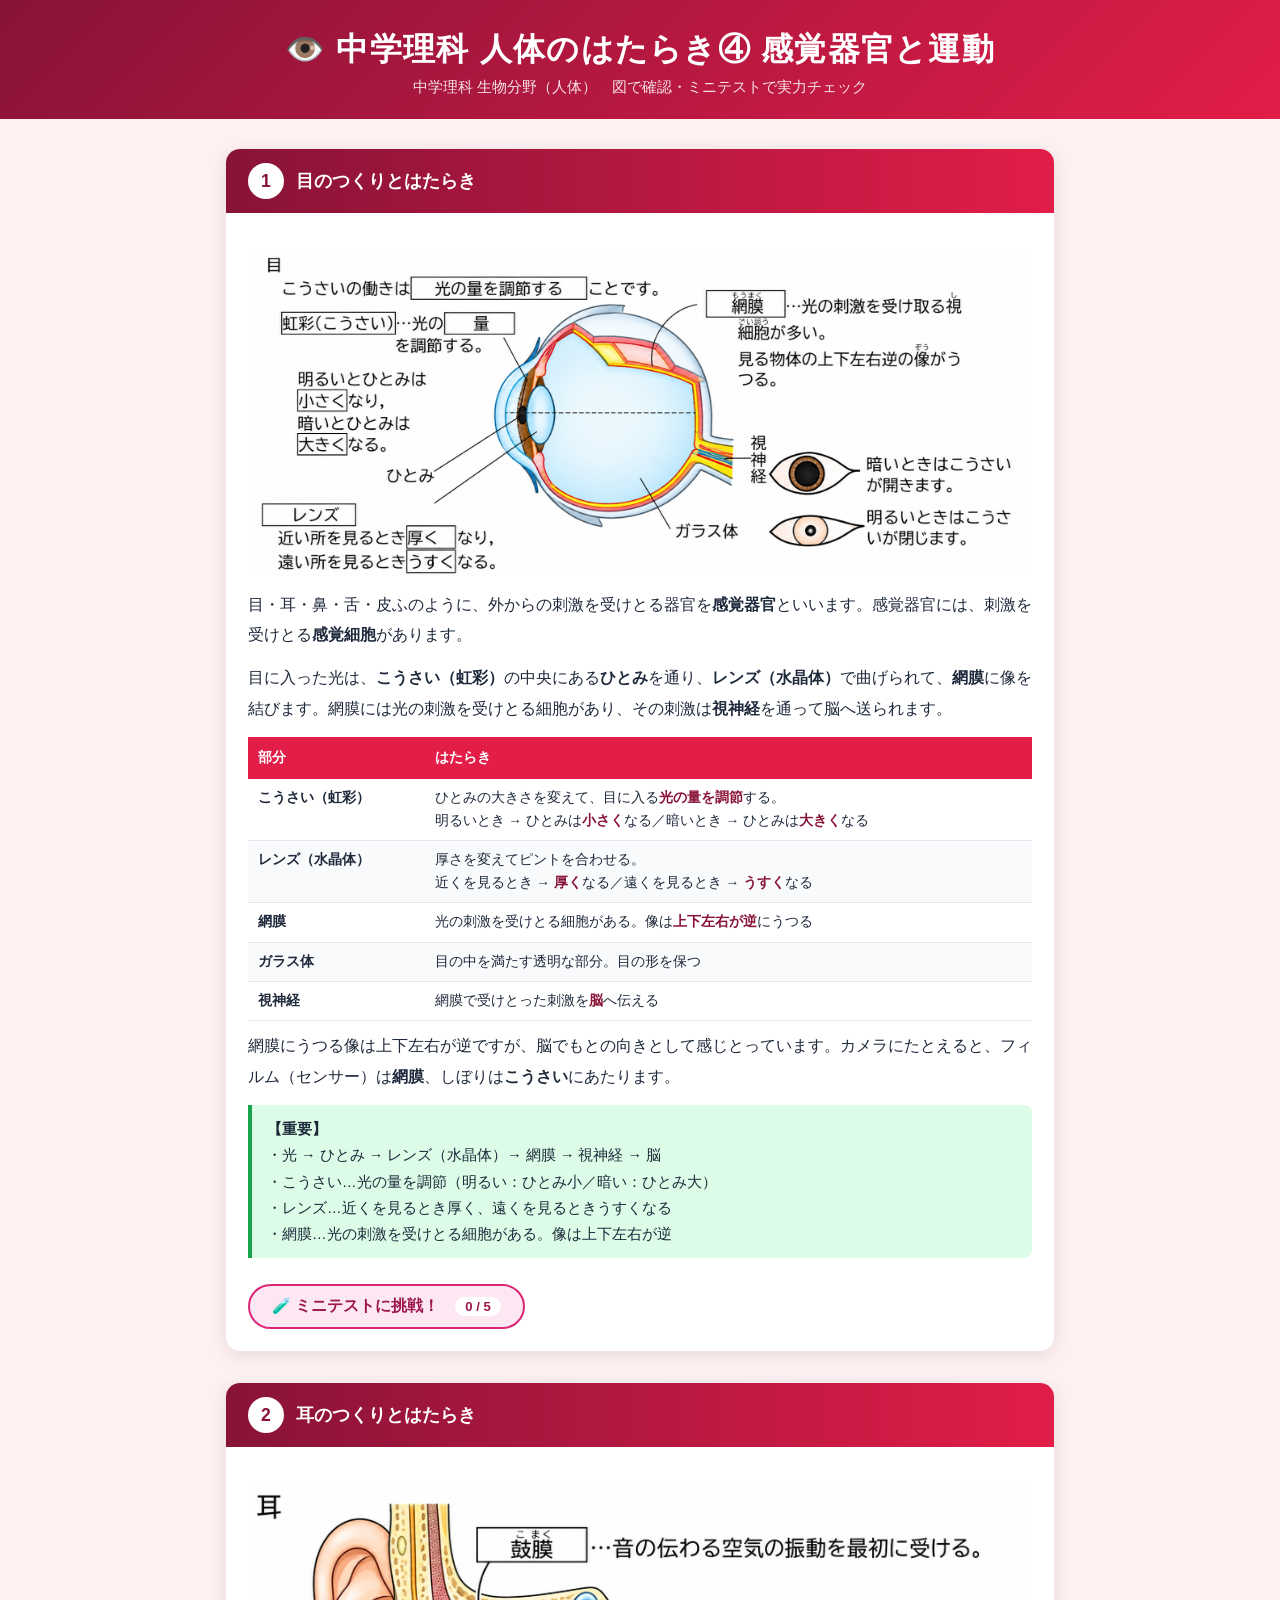
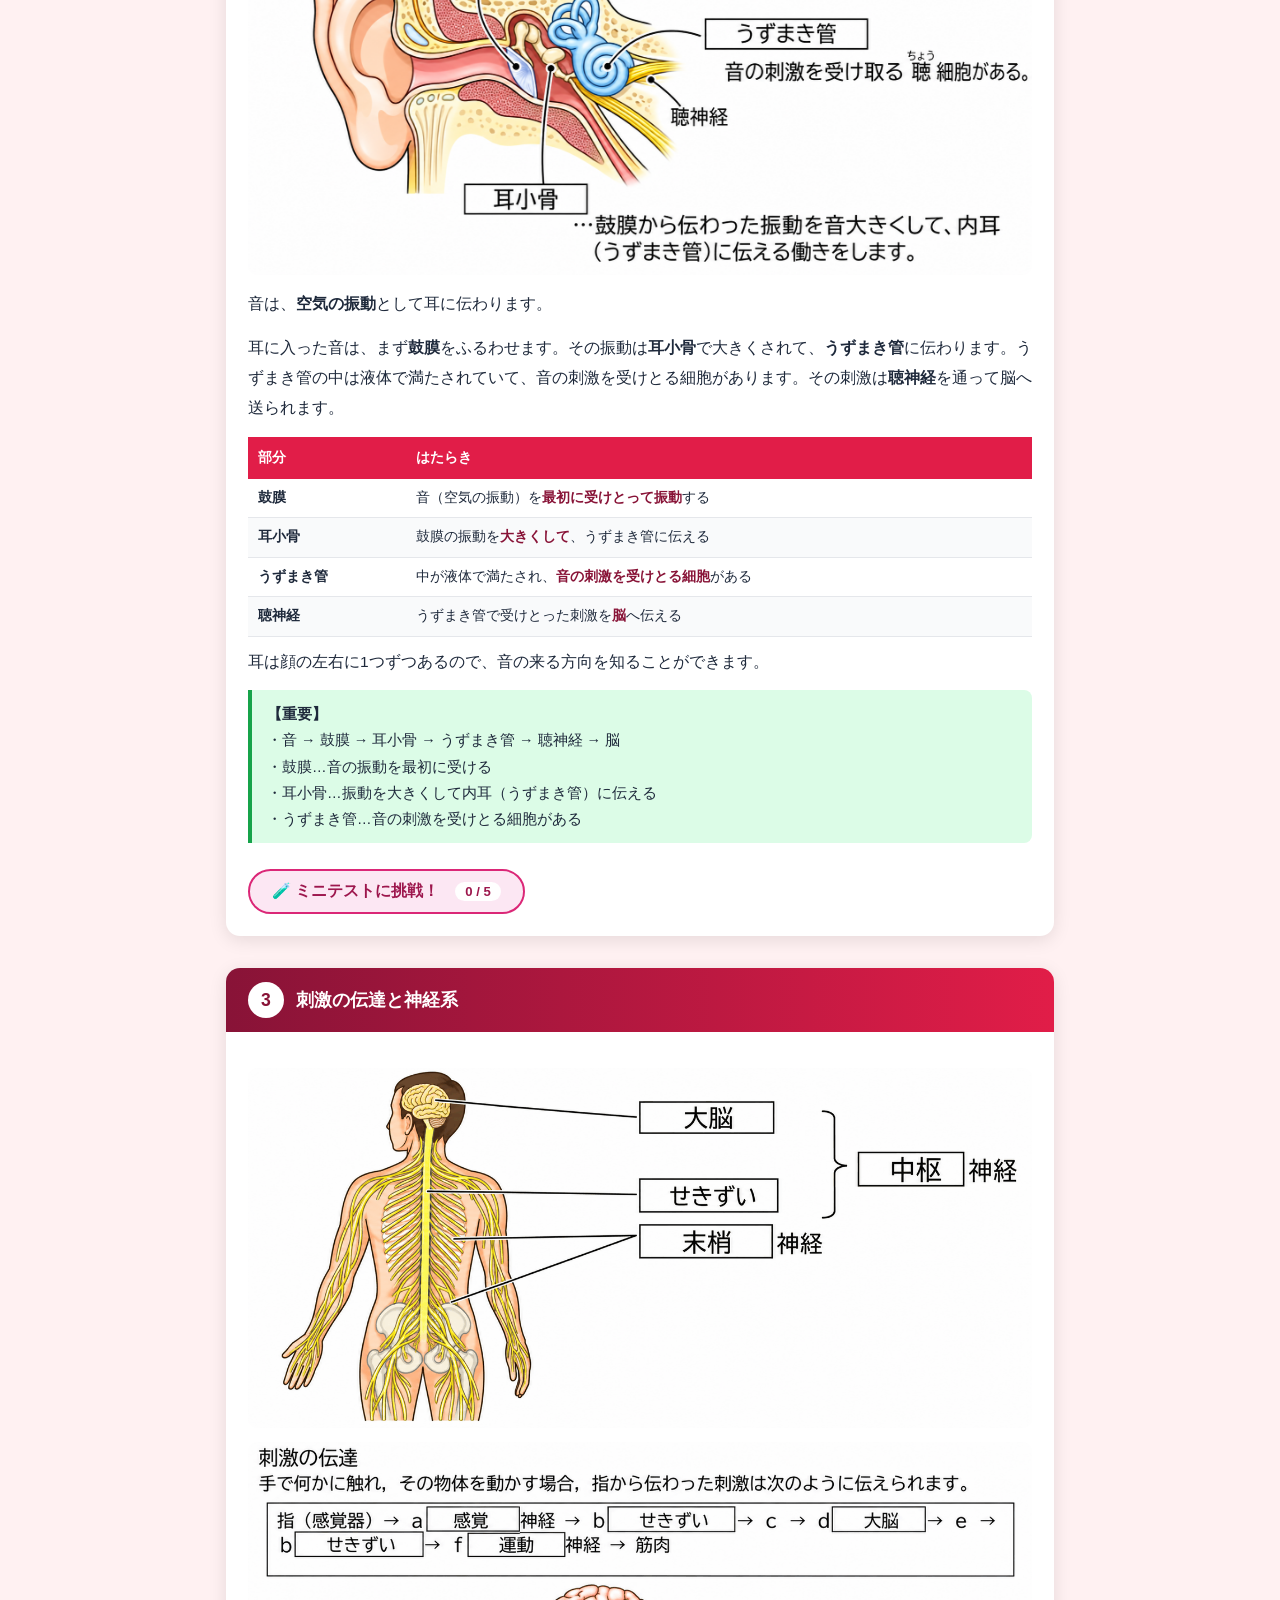
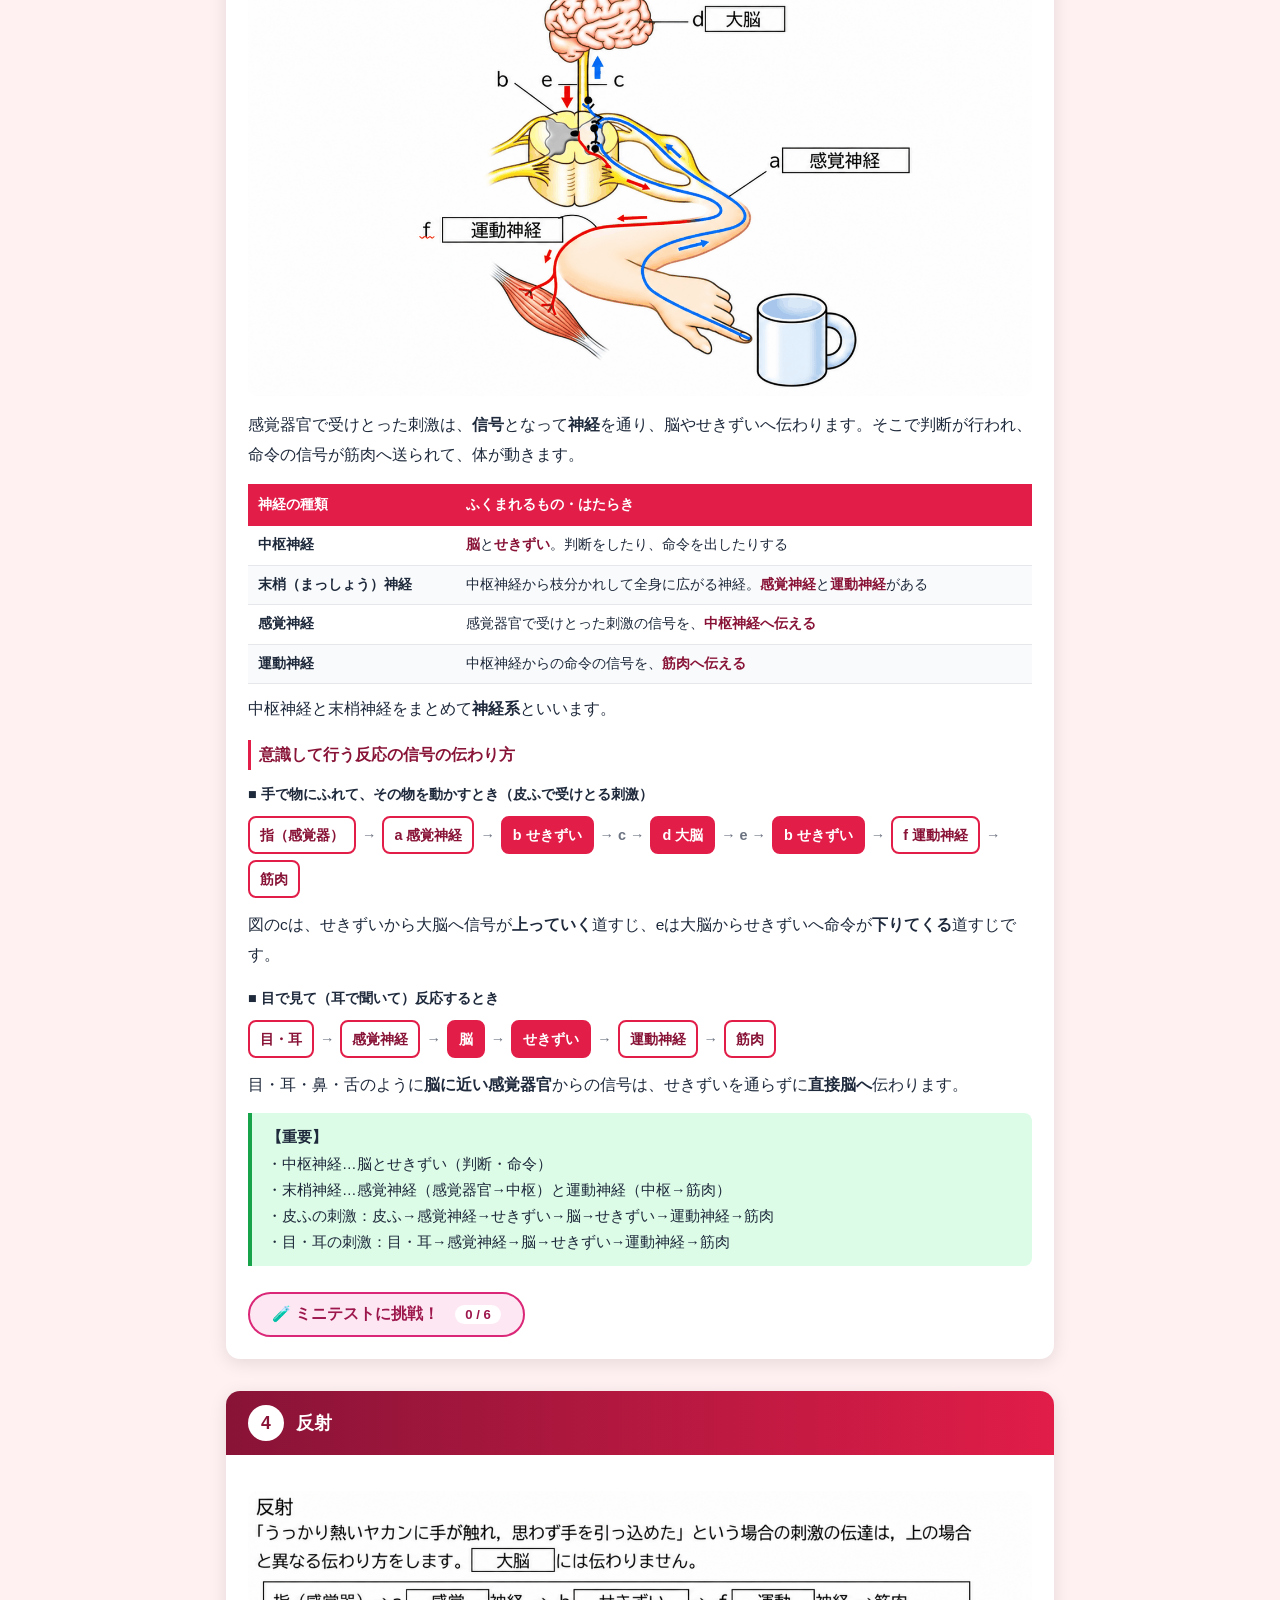
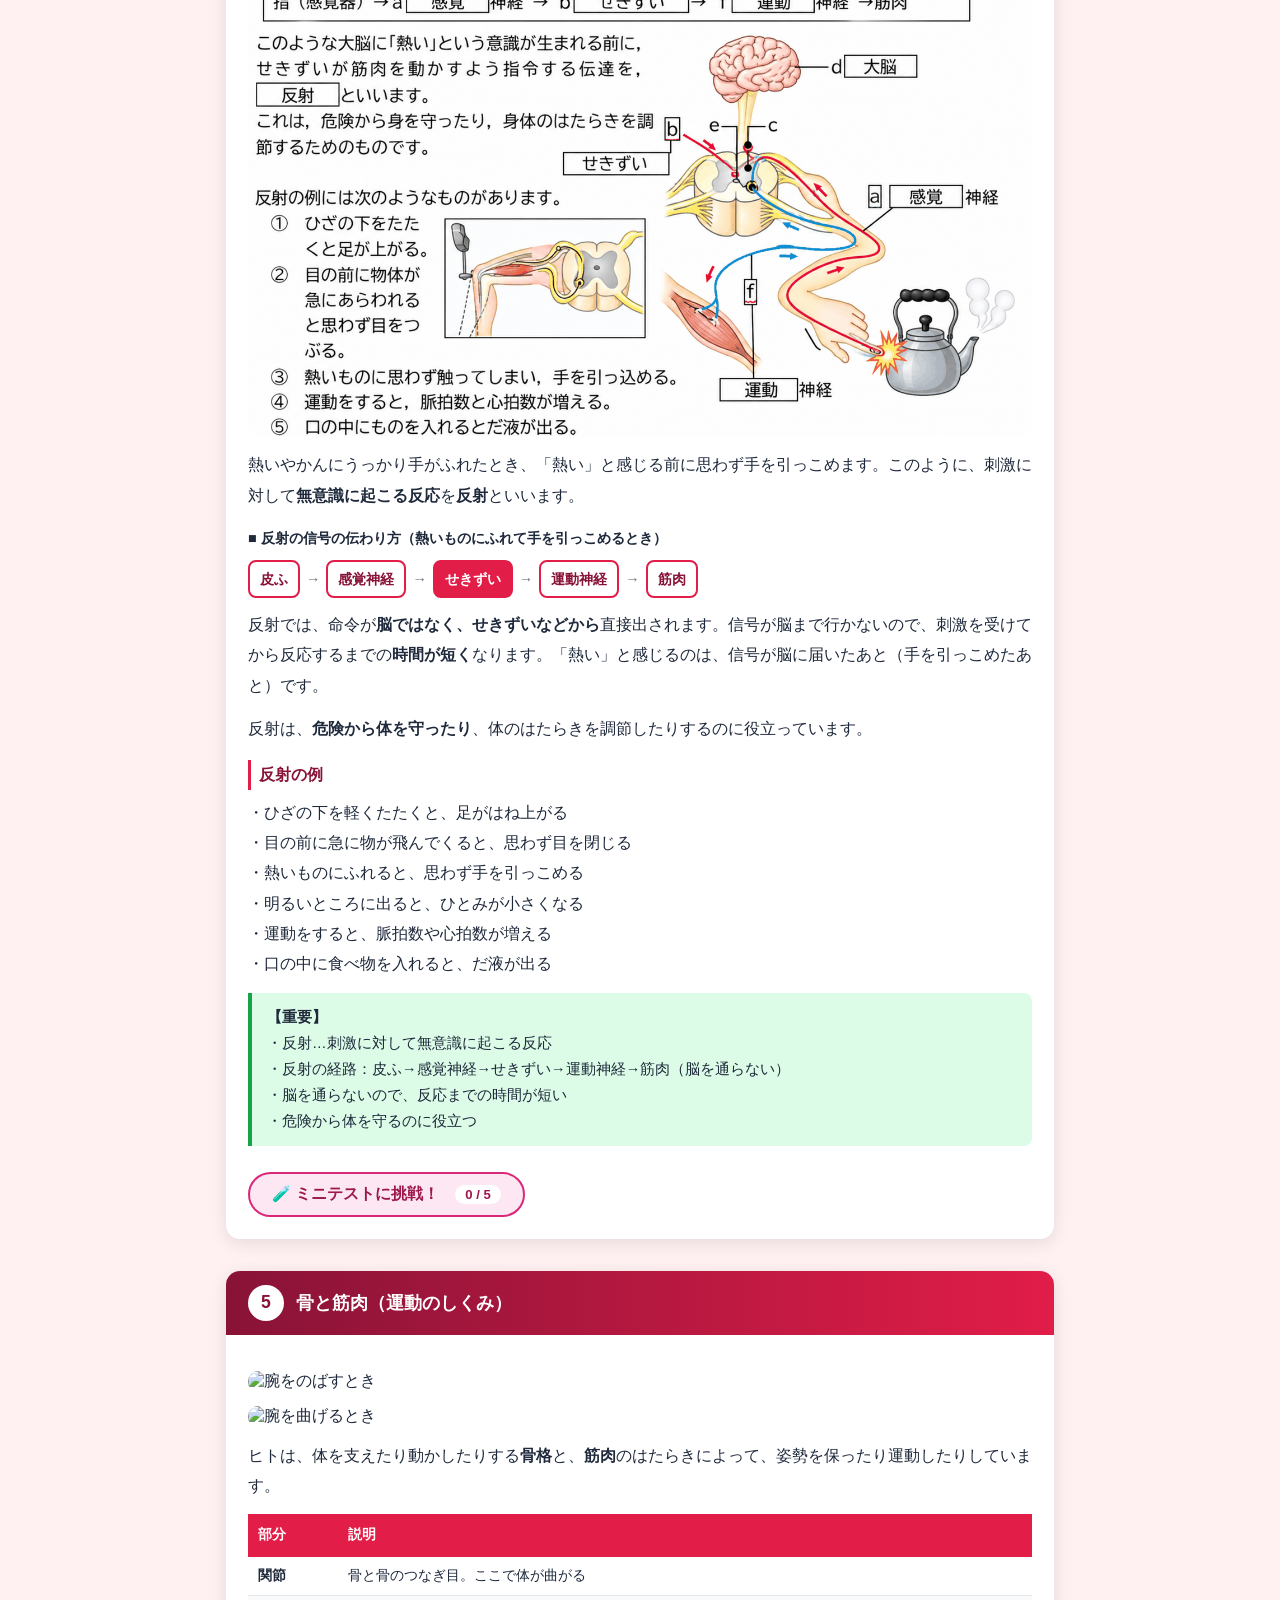
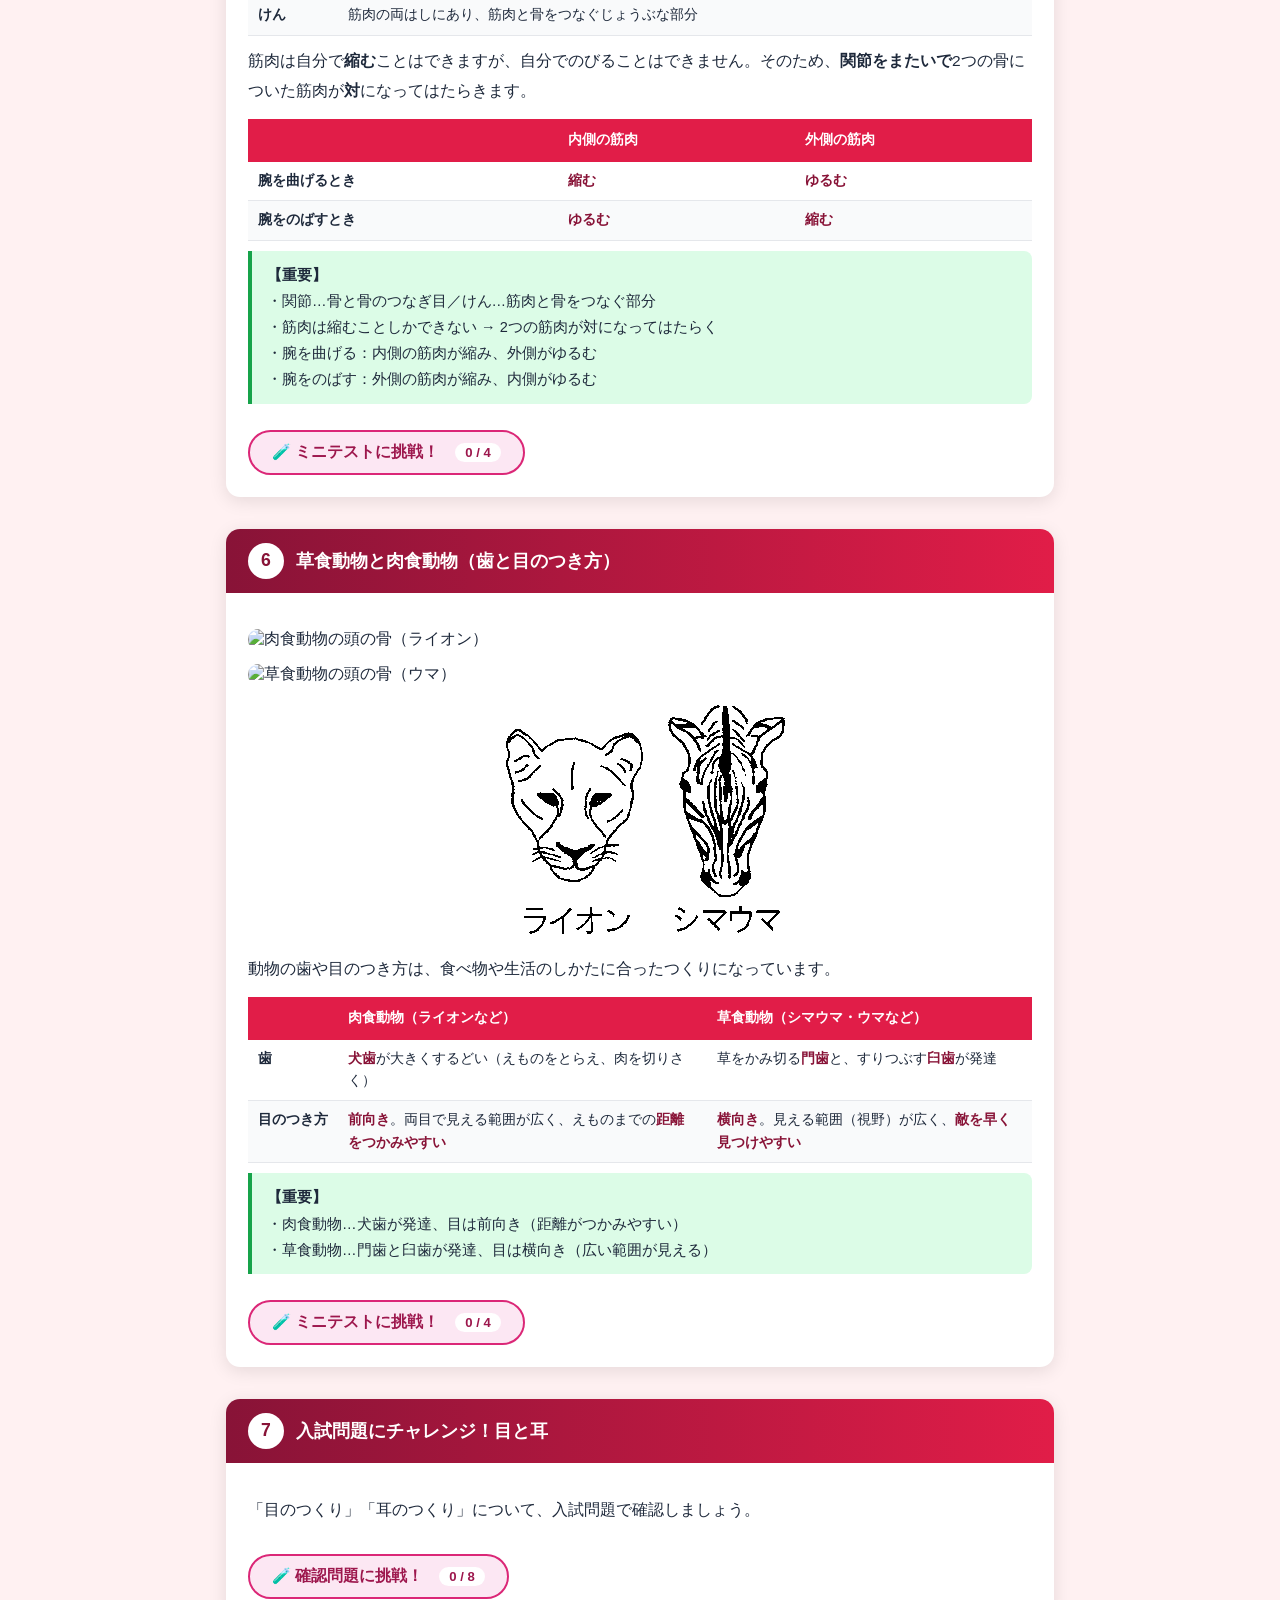
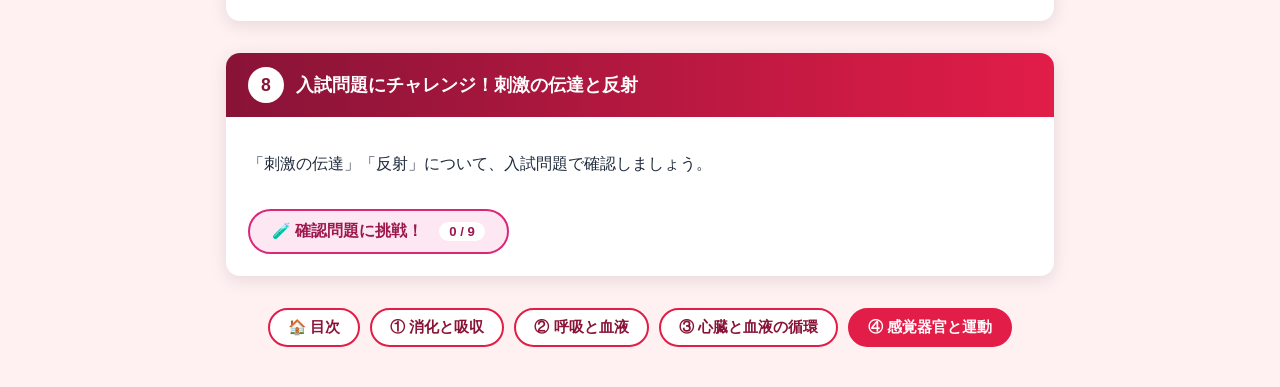
==== commit e054cee3: "Add files via upload" ====
--- a/jintai_ch04.html
+++ b/jintai_ch04.html
@@ -2,7 +2,7 @@
 <html lang="ja"><head><meta http-equiv="Content-Type" content="text/html; charset=UTF-8">
 
 <meta name="viewport" content="width=device-width,initial-scale=1">
-<title>👁️ 中学理科 人体のはたらき④ 感覚器官（目・耳）</title>
+<title>👁️ 中学理科 人体のはたらき④ 感覚器官と運動</title>
 <style>
 :root{
   --pri:#e11d48;--pri-d:#881337;--pri-l:#fecdd3;
@@ -92,12 +92,17 @@
 .chap-nav a{background:#fff;border:2px solid var(--pri);color:var(--pri-d);text-decoration:none;font-weight:800;padding:8px 18px;border-radius:24px;font-size:.92rem;}
 .chap-nav a.now{background:var(--pri);color:#fff;}
 .exp-tbl td b{color:var(--pri-d);}
+.flow{display:flex;flex-wrap:wrap;align-items:center;gap:6px;margin:8px 0 12px;font-size:.9rem;}
+.flow span{background:#fff;border:2px solid var(--pri);color:var(--pri-d);border-radius:8px;padding:3px 10px;font-weight:700;}
+.flow span.c{background:var(--pri);color:#fff;}
+.flow i{font-style:normal;color:var(--gray);font-weight:900;}
+.flow-lab{font-weight:800;font-size:.9rem;margin-top:10px;}
 </style>
 </head>
 <body>
 <canvas id="confetti-canvas"></canvas>
 <header>
-  <h1>👁️ 中学理科 人体のはたらき④ 感覚器官（目・耳）</h1>
+  <h1>👁️ 中学理科 人体のはたらき④ 感覚器官と運動</h1>
   <p>中学理科 生物分野（人体）　図で確認・ミニテストで実力チェック</p>
 </header>
 <div class="units">
@@ -319,123 +324,672 @@
 <div class="unit-card" id="card_mt3">
   <div class="unit-header">
     <div class="unit-num">3</div>
+    <h2>刺激の伝達と神経系</h2>
+  </div>
+  <div class="unit-body">
+    <div class="exp-img"><img src="sinkeikei1.png" alt="ヒトの神経系（中枢神経と末梢神経）" style="max-width:100%;border-radius:10px;margin:10px auto;display:block;"></div><div class="exp-img"><img src="sigeki1.png" alt="手で物にふれて動かすときの刺激の伝達" style="max-width:100%;border-radius:10px;margin:10px auto;display:block;"></div>
+    <div class="exp-text"><p>感覚器官で受けとった刺激は、<b>信号</b>となって<b>神経</b>を通り、脳やせきずいへ伝わります。そこで判断が行われ、命令の信号が筋肉へ送られて、体が動きます。</p>
+<table class="exp-tbl">
+<thead><tr><th>神経の種類</th><th>ふくまれるもの・はたらき</th></tr></thead>
+<tbody>
+<tr><td class="nc">中枢神経</td><td><b>脳</b>と<b>せきずい</b>。判断をしたり、命令を出したりする</td></tr>
+<tr><td class="nc">末梢（まっしょう）神経</td><td>中枢神経から枝分かれして全身に広がる神経。<b>感覚神経</b>と<b>運動神経</b>がある</td></tr>
+<tr><td class="nc">感覚神経</td><td>感覚器官で受けとった刺激の信号を、<b>中枢神経へ伝える</b></td></tr>
+<tr><td class="nc">運動神経</td><td>中枢神経からの命令の信号を、<b>筋肉へ伝える</b></td></tr>
+</tbody></table>
+<p>中枢神経と末梢神経をまとめて<b>神経系</b>といいます。</p>
+<h3>意識して行う反応の信号の伝わり方</h3>
+<div class="flow-lab">■ 手で物にふれて、その物を動かすとき（皮ふで受けとる刺激）</div>
+<div class="flow"><span>指（感覚器）</span><i>→</i><span>a 感覚神経</span><i>→</i><span class="c">b せきずい</span><i>→ c →</i><span class="c">d 大脳</span><i>→ e →</i><span class="c">b せきずい</span><i>→</i><span>f 運動神経</span><i>→</i><span>筋肉</span></div>
+<p>図のcは、せきずいから大脳へ信号が<b>上っていく</b>道すじ、eは大脳からせきずいへ命令が<b>下りてくる</b>道すじです。</p>
+<div class="flow-lab">■ 目で見て（耳で聞いて）反応するとき</div>
+<div class="flow"><span>目・耳</span><i>→</i><span>感覚神経</span><i>→</i><span class="c">脳</span><i>→</i><span class="c">せきずい</span><i>→</i><span>運動神経</span><i>→</i><span>筋肉</span></div>
+<p>目・耳・鼻・舌のように<b>脳に近い感覚器官</b>からの信号は、せきずいを通らずに<b>直接脳へ</b>伝わります。</p>
+<div class="pt-box"><b>【重要】</b><br>
+・中枢神経…脳とせきずい（判断・命令）<br>
+・末梢神経…感覚神経（感覚器官→中枢）と運動神経（中枢→筋肉）<br>
+・皮ふの刺激：皮ふ→感覚神経→せきずい→脳→せきずい→運動神経→筋肉<br>
+・目・耳の刺激：目・耳→感覚神経→脳→せきずい→運動神経→筋肉</div></div>
+    <div class="kw-list"></div>
+    <button class="mini-btn" onclick="toggleMini('mt3')">
+      🧪 ミニテストに挑戦！
+      <span id="mini-badge-mt3" style="background:#fff;color:var(--pink-d);border-radius:12px;padding:2px 10px;font-size:.82rem;margin-left:8px;">0 / 6</span>
+    </button>
+    <div class="mini-section" id="mini_mt3">
+      <div class="mini-score-row" id="pips_mt3"><div class="mini-score-pip" id="pip_mt3_1"></div><div class="mini-score-pip" id="pip_mt3_2"></div><div class="mini-score-pip" id="pip_mt3_3"></div><div class="mini-score-pip" id="pip_mt3_4"></div><div class="mini-score-pip" id="pip_mt3_5"></div><div class="mini-score-pip" id="pip_mt3_6"></div></div>
+      <div class="q-block" id="qblock_mt3_q1">
+  <h4>Q1. 文中の①〜④に当てはまる語句を語群から選んで入れよう。</h4>
+  <p class="q-note">神経系のうち、脳とせきずいを①神経、そこから枝分かれして全身に広がる神経を②神経という。②神経のうち、感覚器官からの信号を中枢へ伝えるのは③神経、中枢からの命令を筋肉へ伝えるのは④神経である。</p>
+  <div class="mchips" id="chips_mt3_q1"></div>
+  <div class="mdz-row">
+    <span class="mdz-label">①</span><span class="mdz" id="mdz_mt3_q1_0" onclick="returnChip('mt3',1,0)">&nbsp;</span>
+    <span class="mdz-label">②</span><span class="mdz" id="mdz_mt3_q1_1" onclick="returnChip('mt3',1,1)">&nbsp;</span>
+    <span class="mdz-label">③</span><span class="mdz" id="mdz_mt3_q1_2" onclick="returnChip('mt3',1,2)">&nbsp;</span>
+    <span class="mdz-label">④</span><span class="mdz" id="mdz_mt3_q1_3" onclick="returnChip('mt3',1,3)">&nbsp;</span>
+  </div>
+  <div class="btn-row">
+    <button class="check-btn" onclick="checkMiniBank('mt3',1)">✔ 答え合わせ</button>
+    <button class="sample-btn" onclick="showSample('mt3',1)">💡 答えを見る</button>
+  </div>
+  <div class="fb-msg" id="fb_mt3_q1"></div>
+  <div class="msample" id="samp_mt3_q1">答え: ①=中枢 / ②=末梢 / ③=感覚 / ④=運動</div>
+</div>
+<div class="q-block" id="qblock_mt3_q2">
+  <h4>Q2. 刺激の信号を受けとって判断し、どのように反応するかを命令するところはどこか。</h4>
+  <div class="choice-list" id="choices_mt3_q2">
+    <button class="choice-btn" onclick="pick4('mt3',2,0,1,'mt3_q2')">ア：感覚神経</button>
+    <button class="choice-btn" onclick="pick4('mt3',2,1,1,'mt3_q2')">イ：脳</button>
+    <button class="choice-btn" onclick="pick4('mt3',2,2,1,'mt3_q2')">ウ：運動神経</button>
+    <button class="choice-btn" onclick="pick4('mt3',2,3,1,'mt3_q2')">エ：筋肉</button>
+  </div>
+  <div class="fb-msg" id="fb_mt3_q2"></div>
+  <div class="msample" id="samp_mt3_q2">正解: イ：脳　意識して行う反応では、脳が判断して命令を出します。</div>
+</div>
+<div class="q-block" id="qblock_mt3_q3">
+  <h4>Q3. 手で物にふれて、その物を動かすとき、信号が伝わる順として正しいものはどれか。</h4>
+  <div class="choice-list" id="choices_mt3_q3">
+    <button class="choice-btn" onclick="pick4('mt3',3,0,2,'mt3_q3')">ア：皮ふ→運動神経→せきずい→脳→せきずい→感覚神経→筋肉</button>
+    <button class="choice-btn" onclick="pick4('mt3',3,1,2,'mt3_q3')">イ：皮ふ→感覚神経→脳→運動神経→筋肉→せきずい</button>
+    <button class="choice-btn" onclick="pick4('mt3',3,2,2,'mt3_q3')">ウ：皮ふ→感覚神経→せきずい→脳→せきずい→運動神経→筋肉</button>
+    <button class="choice-btn" onclick="pick4('mt3',3,3,2,'mt3_q3')">エ：皮ふ→感覚神経→せきずい→運動神経→筋肉</button>
+  </div>
+  <div class="fb-msg" id="fb_mt3_q3"></div>
+  <div class="msample" id="samp_mt3_q3">正解: ウ：皮ふ→感覚神経→せきずい→脳→せきずい→運動神経→筋肉　皮ふからの信号は、せきずいを通って脳へ伝わり、脳からの命令はせきずいを通って筋肉へ伝わります。</div>
+</div>
+<div class="q-block" id="qblock_mt3_q4">
+  <h4>Q4. 目で見た刺激の信号は、どのように伝わるか。</h4>
+  <div class="choice-list" id="choices_mt3_q4">
+    <button class="choice-btn" onclick="pick4('mt3',4,0,2,'mt3_q4')">ア：せきずいを通ってから脳へ伝わる</button>
+    <button class="choice-btn" onclick="pick4('mt3',4,1,2,'mt3_q4')">イ：脳へは伝わらず、せきずいだけに伝わる</button>
+    <button class="choice-btn" onclick="pick4('mt3',4,2,2,'mt3_q4')">ウ：せきずいを通らずに、直接脳へ伝わる</button>
+    <button class="choice-btn" onclick="pick4('mt3',4,3,2,'mt3_q4')">エ：感覚神経から直接筋肉へ伝わる</button>
+  </div>
+  <div class="fb-msg" id="fb_mt3_q4"></div>
+  <div class="msample" id="samp_mt3_q4">正解: ウ：せきずいを通らずに、直接脳へ伝わる　目・耳・鼻・舌など脳に近い感覚器官からの信号は、直接脳へ伝わります。</div>
+</div>
+<div class="q-block" id="qblock_mt3_q5">
+  <h4>Q5. 図の①〜④に当てはまる語句を語群から選んで入れよう。</h4>
+  <img class="q-img" src="sinkeikei2.png" alt="ヒトの神経系（番号あて）">
+  <div class="mchips" id="chips_mt3_q5"></div>
+  <div class="mdz-row">
+    <span class="mdz-label">①</span><span class="mdz" id="mdz_mt3_q5_0" onclick="returnChip('mt3',5,0)">&nbsp;</span>
+    <span class="mdz-label">②</span><span class="mdz" id="mdz_mt3_q5_1" onclick="returnChip('mt3',5,1)">&nbsp;</span>
+    <span class="mdz-label">③</span><span class="mdz" id="mdz_mt3_q5_2" onclick="returnChip('mt3',5,2)">&nbsp;</span>
+    <span class="mdz-label">④</span><span class="mdz" id="mdz_mt3_q5_3" onclick="returnChip('mt3',5,3)">&nbsp;</span>
+  </div>
+  <div class="btn-row">
+    <button class="check-btn" onclick="checkMiniBank('mt3',5)">✔ 答え合わせ</button>
+    <button class="sample-btn" onclick="showSample('mt3',5)">💡 答えを見る</button>
+  </div>
+  <div class="fb-msg" id="fb_mt3_q5"></div>
+  <div class="msample" id="samp_mt3_q5">答え: ①=大脳 / ②=せきずい / ③=末梢 / ④=中枢</div>
+</div>
+<div class="q-block" id="qblock_mt3_q6">
+  <h4>Q6. 図の①〜⑧に当てはまる語句を語群から選んで入れよう。</h4>
+  <img class="q-img" src="sigeki2.png" alt="刺激の伝達（番号あて）">
+  <div class="mchips" id="chips_mt3_q6"></div>
+  <div class="mdz-row">
+    <span class="mdz-label">①</span><span class="mdz" id="mdz_mt3_q6_0" onclick="returnChip('mt3',6,0)">&nbsp;</span>
+    <span class="mdz-label">②</span><span class="mdz" id="mdz_mt3_q6_1" onclick="returnChip('mt3',6,1)">&nbsp;</span>
+    <span class="mdz-label">③</span><span class="mdz" id="mdz_mt3_q6_2" onclick="returnChip('mt3',6,2)">&nbsp;</span>
+    <span class="mdz-label">④</span><span class="mdz" id="mdz_mt3_q6_3" onclick="returnChip('mt3',6,3)">&nbsp;</span>
+    <span class="mdz-label">⑤</span><span class="mdz" id="mdz_mt3_q6_4" onclick="returnChip('mt3',6,4)">&nbsp;</span>
+    <span class="mdz-label">⑥</span><span class="mdz" id="mdz_mt3_q6_5" onclick="returnChip('mt3',6,5)">&nbsp;</span>
+    <span class="mdz-label">⑦</span><span class="mdz" id="mdz_mt3_q6_6" onclick="returnChip('mt3',6,6)">&nbsp;</span>
+    <span class="mdz-label">⑧</span><span class="mdz" id="mdz_mt3_q6_7" onclick="returnChip('mt3',6,7)">&nbsp;</span>
+  </div>
+  <div class="btn-row">
+    <button class="check-btn" onclick="checkMiniBank('mt3',6)">✔ 答え合わせ</button>
+    <button class="sample-btn" onclick="showSample('mt3',6)">💡 答えを見る</button>
+  </div>
+  <div class="fb-msg" id="fb_mt3_q6"></div>
+  <div class="msample" id="samp_mt3_q6">答え: ①=感覚 / ②=せきずい / ③=大脳 / ④=せきずい / ⑤=運動 / ⑥=大脳 / ⑦=感覚神経 / ⑧=運動神経<br>指からの信号は、a感覚神経→bせきずい→c→d大脳と伝わり、大脳からの命令がe→bせきずい→f運動神経→筋肉と伝わります。</div>
+</div>
+      <div class="pass-banner" id="pass_mt3">🎉 この単元クリア！すばらしい！ 🎉</div>
+    </div>
+  </div>
+</div>
+<div class="unit-card" id="card_mt4">
+  <div class="unit-header">
+    <div class="unit-num">4</div>
+    <h2>反射</h2>
+  </div>
+  <div class="unit-body">
+    <div class="exp-img"><img src="hansya1.png" alt="反射の信号の伝わり方" style="max-width:100%;border-radius:10px;margin:10px auto;display:block;"></div>
+    <div class="exp-text"><p>熱いやかんにうっかり手がふれたとき、「熱い」と感じる前に思わず手を引っこめます。このように、刺激に対して<b>無意識に起こる反応</b>を<b>反射</b>といいます。</p>
+<div class="flow-lab">■ 反射の信号の伝わり方（熱いものにふれて手を引っこめるとき）</div>
+<div class="flow"><span>皮ふ</span><i>→</i><span>感覚神経</span><i>→</i><span class="c">せきずい</span><i>→</i><span>運動神経</span><i>→</i><span>筋肉</span></div>
+<p>反射では、命令が<b>脳ではなく、せきずいなどから</b>直接出されます。信号が脳まで行かないので、刺激を受けてから反応するまでの<b>時間が短く</b>なります。「熱い」と感じるのは、信号が脳に届いたあと（手を引っこめたあと）です。</p>
+<p>反射は、<b>危険から体を守ったり</b>、体のはたらきを調節したりするのに役立っています。</p>
+<h3>反射の例</h3>
+<p>・ひざの下を軽くたたくと、足がはね上がる<br>
+・目の前に急に物が飛んでくると、思わず目を閉じる<br>
+・熱いものにふれると、思わず手を引っこめる<br>
+・明るいところに出ると、ひとみが小さくなる<br>
+・運動をすると、脈拍数や心拍数が増える<br>
+・口の中に食べ物を入れると、だ液が出る</p>
+<div class="pt-box"><b>【重要】</b><br>
+・反射…刺激に対して無意識に起こる反応<br>
+・反射の経路：皮ふ→感覚神経→せきずい→運動神経→筋肉（脳を通らない）<br>
+・脳を通らないので、反応までの時間が短い<br>
+・危険から体を守るのに役立つ</div></div>
+    <div class="kw-list"></div>
+    <button class="mini-btn" onclick="toggleMini('mt4')">
+      🧪 ミニテストに挑戦！
+      <span id="mini-badge-mt4" style="background:#fff;color:var(--pink-d);border-radius:12px;padding:2px 10px;font-size:.82rem;margin-left:8px;">0 / 5</span>
+    </button>
+    <div class="mini-section" id="mini_mt4">
+      <div class="mini-score-row" id="pips_mt4"><div class="mini-score-pip" id="pip_mt4_1"></div><div class="mini-score-pip" id="pip_mt4_2"></div><div class="mini-score-pip" id="pip_mt4_3"></div><div class="mini-score-pip" id="pip_mt4_4"></div><div class="mini-score-pip" id="pip_mt4_5"></div></div>
+      <div class="q-block" id="qblock_mt4_q1">
+  <h4>Q1. 文中の①〜⑤に当てはまる語句を語群から選んで入れよう。</h4>
+  <p class="q-note">刺激に対して無意識に起こる反応を①という。①では、命令が②から出されるので、信号が③を通らず、反応するまでの時間が④。①は、⑤から体を守るのに役立っている。</p>
+  <div class="mchips" id="chips_mt4_q1"></div>
+  <div class="mdz-row">
+    <span class="mdz-label">①</span><span class="mdz" id="mdz_mt4_q1_0" onclick="returnChip('mt4',1,0)">&nbsp;</span>
+    <span class="mdz-label">②</span><span class="mdz" id="mdz_mt4_q1_1" onclick="returnChip('mt4',1,1)">&nbsp;</span>
+    <span class="mdz-label">③</span><span class="mdz" id="mdz_mt4_q1_2" onclick="returnChip('mt4',1,2)">&nbsp;</span>
+    <span class="mdz-label">④</span><span class="mdz" id="mdz_mt4_q1_3" onclick="returnChip('mt4',1,3)">&nbsp;</span>
+    <span class="mdz-label">⑤</span><span class="mdz" id="mdz_mt4_q1_4" onclick="returnChip('mt4',1,4)">&nbsp;</span>
+  </div>
+  <div class="btn-row">
+    <button class="check-btn" onclick="checkMiniBank('mt4',1)">✔ 答え合わせ</button>
+    <button class="sample-btn" onclick="showSample('mt4',1)">💡 答えを見る</button>
+  </div>
+  <div class="fb-msg" id="fb_mt4_q1"></div>
+  <div class="msample" id="samp_mt4_q1">答え: ①=反射 / ②=せきずい / ③=脳 / ④=短い / ⑤=危険</div>
+</div>
+<div class="q-block" id="qblock_mt4_q2">
+  <h4>Q2. 次のうち、反射の例はどれか。</h4>
+  <div class="choice-list" id="choices_mt4_q2">
+    <button class="choice-btn" onclick="pick4('mt4',2,0,0,'mt4_q2')">ア：目の前にボールが飛んできて、思わず目を閉じた</button>
+    <button class="choice-btn" onclick="pick4('mt4',2,1,0,'mt4_q2')">イ：信号が青になったのを見て、歩き始めた</button>
+    <button class="choice-btn" onclick="pick4('mt4',2,2,0,'mt4_q2')">ウ：名前を呼ばれたので、振り返った</button>
+    <button class="choice-btn" onclick="pick4('mt4',2,3,0,'mt4_q2')">エ：投げられたボールを見て、走り出した</button>
+  </div>
+  <div class="fb-msg" id="fb_mt4_q2"></div>
+  <div class="msample" id="samp_mt4_q2">正解: ア：目の前にボールが飛んできて、思わず目を閉じた　思わず目を閉じるのは、無意識に起こる反射です。ほかは、脳で判断してから行う反応です。</div>
+</div>
+<div class="q-block" id="qblock_mt4_q3">
+  <h4>Q3. 熱いものにふれて手を引っこめたとき、信号が伝わる順として正しいものはどれか。</h4>
+  <div class="choice-list" id="choices_mt4_q3">
+    <button class="choice-btn" onclick="pick4('mt4',3,0,1,'mt4_q3')">ア：皮ふ→感覚神経→せきずい→脳→せきずい→運動神経→筋肉</button>
+    <button class="choice-btn" onclick="pick4('mt4',3,1,1,'mt4_q3')">イ：皮ふ→感覚神経→せきずい→運動神経→筋肉</button>
+    <button class="choice-btn" onclick="pick4('mt4',3,2,1,'mt4_q3')">ウ：皮ふ→運動神経→せきずい→感覚神経→筋肉</button>
+    <button class="choice-btn" onclick="pick4('mt4',3,3,1,'mt4_q3')">エ：皮ふ→感覚神経→脳→運動神経→筋肉</button>
+  </div>
+  <div class="fb-msg" id="fb_mt4_q3"></div>
+  <div class="msample" id="samp_mt4_q3">正解: イ：皮ふ→感覚神経→せきずい→運動神経→筋肉　反射では、せきずいから直接命令が出され、脳を通りません。</div>
+</div>
+<div class="q-block" id="qblock_mt4_q4">
+  <h4>Q4. 熱いものにふれて手を引っこめたとき、「熱い」と感じるのはいつか。</h4>
+  <div class="choice-list" id="choices_mt4_q4">
+    <button class="choice-btn" onclick="pick4('mt4',4,0,0,'mt4_q4')">ア：手を引っこめたあと</button>
+    <button class="choice-btn" onclick="pick4('mt4',4,1,0,'mt4_q4')">イ：手を引っこめる前</button>
+    <button class="choice-btn" onclick="pick4('mt4',4,2,0,'mt4_q4')">ウ：手を引っこめるのと同時</button>
+    <button class="choice-btn" onclick="pick4('mt4',4,3,0,'mt4_q4')">エ：「熱い」とは感じない</button>
+  </div>
+  <div class="fb-msg" id="fb_mt4_q4"></div>
+  <div class="msample" id="samp_mt4_q4">正解: ア：手を引っこめたあと　手を引っこめる命令はせきずいから出されます。「熱い」と感じるのは、信号が脳に届いたあとです。</div>
+</div>
+<div class="q-block" id="qblock_mt4_q5">
+  <h4>Q5. 図の①〜⑨に当てはまる語句を語群から選んで入れよう。</h4>
+  <img class="q-img" src="hansya2.png" alt="反射（番号あて）">
+  <div class="mchips" id="chips_mt4_q5"></div>
+  <div class="mdz-row">
+    <span class="mdz-label">①</span><span class="mdz" id="mdz_mt4_q5_0" onclick="returnChip('mt4',5,0)">&nbsp;</span>
+    <span class="mdz-label">②</span><span class="mdz" id="mdz_mt4_q5_1" onclick="returnChip('mt4',5,1)">&nbsp;</span>
+    <span class="mdz-label">③</span><span class="mdz" id="mdz_mt4_q5_2" onclick="returnChip('mt4',5,2)">&nbsp;</span>
+    <span class="mdz-label">④</span><span class="mdz" id="mdz_mt4_q5_3" onclick="returnChip('mt4',5,3)">&nbsp;</span>
+    <span class="mdz-label">⑤</span><span class="mdz" id="mdz_mt4_q5_4" onclick="returnChip('mt4',5,4)">&nbsp;</span>
+    <span class="mdz-label">⑥</span><span class="mdz" id="mdz_mt4_q5_5" onclick="returnChip('mt4',5,5)">&nbsp;</span>
+    <span class="mdz-label">⑦</span><span class="mdz" id="mdz_mt4_q5_6" onclick="returnChip('mt4',5,6)">&nbsp;</span>
+    <span class="mdz-label">⑧</span><span class="mdz" id="mdz_mt4_q5_7" onclick="returnChip('mt4',5,7)">&nbsp;</span>
+    <span class="mdz-label">⑨</span><span class="mdz" id="mdz_mt4_q5_8" onclick="returnChip('mt4',5,8)">&nbsp;</span>
+  </div>
+  <div class="btn-row">
+    <button class="check-btn" onclick="checkMiniBank('mt4',5)">✔ 答え合わせ</button>
+    <button class="sample-btn" onclick="showSample('mt4',5)">💡 答えを見る</button>
+  </div>
+  <div class="fb-msg" id="fb_mt4_q5"></div>
+  <div class="msample" id="samp_mt4_q5">答え: ①=大脳 / ②=感覚 / ③=せきずい / ④=運動 / ⑤=反射 / ⑥=大脳 / ⑦=せきずい / ⑧=感覚 / ⑨=運動<br>反射では、指→a感覚神経→bせきずい→f運動神経→筋肉と伝わり、大脳を通りません。</div>
+</div>
+      <div class="pass-banner" id="pass_mt4">🎉 この単元クリア！すばらしい！ 🎉</div>
+    </div>
+  </div>
+</div>
+<div class="unit-card" id="card_mt5">
+  <div class="unit-header">
+    <div class="unit-num">5</div>
+    <h2>骨と筋肉（運動のしくみ）</h2>
+  </div>
+  <div class="unit-body">
+    <div class="exp-img"><img src="ude_nobasu.jpg" alt="腕をのばすとき" style="max-width:100%;border-radius:10px;margin:10px auto;display:block;"></div><div class="exp-img"><img src="ude_mageru.jpg" alt="腕を曲げるとき" style="max-width:100%;border-radius:10px;margin:10px auto;display:block;"></div>
+    <div class="exp-text"><p>ヒトは、体を支えたり動かしたりする<b>骨格</b>と、<b>筋肉</b>のはたらきによって、姿勢を保ったり運動したりしています。</p>
+<table class="exp-tbl">
+<thead><tr><th>部分</th><th>説明</th></tr></thead>
+<tbody>
+<tr><td class="nc">関節</td><td>骨と骨のつなぎ目。ここで体が曲がる</td></tr>
+<tr><td class="nc">けん</td><td>筋肉の両はしにあり、筋肉と骨をつなぐじょうぶな部分</td></tr>
+</tbody></table>
+<p>筋肉は自分で<b>縮む</b>ことはできますが、自分でのびることはできません。そのため、<b>関節をまたいで</b>2つの骨についた筋肉が<b>対</b>になってはたらきます。</p>
+<table class="exp-tbl">
+<thead><tr><th></th><th>内側の筋肉</th><th>外側の筋肉</th></tr></thead>
+<tbody>
+<tr><td class="nc">腕を曲げるとき</td><td><b>縮む</b></td><td><b>ゆるむ</b></td></tr>
+<tr><td class="nc">腕をのばすとき</td><td><b>ゆるむ</b></td><td><b>縮む</b></td></tr>
+</tbody></table>
+<div class="pt-box"><b>【重要】</b><br>
+・関節…骨と骨のつなぎ目／けん…筋肉と骨をつなぐ部分<br>
+・筋肉は縮むことしかできない → 2つの筋肉が対になってはたらく<br>
+・腕を曲げる：内側の筋肉が縮み、外側がゆるむ<br>
+・腕をのばす：外側の筋肉が縮み、内側がゆるむ</div></div>
+    <div class="kw-list"></div>
+    <button class="mini-btn" onclick="toggleMini('mt5')">
+      🧪 ミニテストに挑戦！
+      <span id="mini-badge-mt5" style="background:#fff;color:var(--pink-d);border-radius:12px;padding:2px 10px;font-size:.82rem;margin-left:8px;">0 / 4</span>
+    </button>
+    <div class="mini-section" id="mini_mt5">
+      <div class="mini-score-row" id="pips_mt5"><div class="mini-score-pip" id="pip_mt5_1"></div><div class="mini-score-pip" id="pip_mt5_2"></div><div class="mini-score-pip" id="pip_mt5_3"></div><div class="mini-score-pip" id="pip_mt5_4"></div></div>
+      <div class="q-block" id="qblock_mt5_q1">
+  <h4>Q1. 文中の①〜④に当てはまる語句を語群から選んで入れよう。</h4>
+  <p class="q-note">骨と骨のつなぎ目を①、筋肉の両はしにあって筋肉と骨をつなぐ部分を②という。腕を曲げるとき、内側の筋肉は③、外側の筋肉は④。</p>
+  <div class="mchips" id="chips_mt5_q1"></div>
+  <div class="mdz-row">
+    <span class="mdz-label">①</span><span class="mdz" id="mdz_mt5_q1_0" onclick="returnChip('mt5',1,0)">&nbsp;</span>
+    <span class="mdz-label">②</span><span class="mdz" id="mdz_mt5_q1_1" onclick="returnChip('mt5',1,1)">&nbsp;</span>
+    <span class="mdz-label">③</span><span class="mdz" id="mdz_mt5_q1_2" onclick="returnChip('mt5',1,2)">&nbsp;</span>
+    <span class="mdz-label">④</span><span class="mdz" id="mdz_mt5_q1_3" onclick="returnChip('mt5',1,3)">&nbsp;</span>
+  </div>
+  <div class="btn-row">
+    <button class="check-btn" onclick="checkMiniBank('mt5',1)">✔ 答え合わせ</button>
+    <button class="sample-btn" onclick="showSample('mt5',1)">💡 答えを見る</button>
+  </div>
+  <div class="fb-msg" id="fb_mt5_q1"></div>
+  <div class="msample" id="samp_mt5_q1">答え: ①=関節 / ②=けん / ③=縮む / ④=ゆるむ</div>
+</div>
+<div class="q-block" id="qblock_mt5_q2">
+  <h4>Q2. 腕をのばすとき、筋肉はどのようになるか。</h4>
+  <div class="choice-list" id="choices_mt5_q2">
+    <button class="choice-btn" onclick="pick4('mt5',2,0,1,'mt5_q2')">ア：内側の筋肉が縮み、外側の筋肉がゆるむ</button>
+    <button class="choice-btn" onclick="pick4('mt5',2,1,1,'mt5_q2')">イ：外側の筋肉が縮み、内側の筋肉がゆるむ</button>
+    <button class="choice-btn" onclick="pick4('mt5',2,2,1,'mt5_q2')">ウ：内側・外側の両方の筋肉が縮む</button>
+    <button class="choice-btn" onclick="pick4('mt5',2,3,1,'mt5_q2')">エ：内側・外側の両方の筋肉がゆるむ</button>
+  </div>
+  <div class="fb-msg" id="fb_mt5_q2"></div>
+  <div class="msample" id="samp_mt5_q2">正解: イ：外側の筋肉が縮み、内側の筋肉がゆるむ　腕をのばすときは外側の筋肉が縮みます。曲げるときは内側の筋肉が縮みます。</div>
+</div>
+<div class="q-block" id="qblock_mt5_q3">
+  <h4>Q3. 筋肉と骨をつないでいる部分を何というか。</h4>
+  <div class="choice-list" id="choices_mt5_q3">
+    <button class="choice-btn" onclick="pick4('mt5',3,0,2,'mt5_q3')">ア：関節</button>
+    <button class="choice-btn" onclick="pick4('mt5',3,1,2,'mt5_q3')">イ：神経</button>
+    <button class="choice-btn" onclick="pick4('mt5',3,2,2,'mt5_q3')">ウ：けん</button>
+    <button class="choice-btn" onclick="pick4('mt5',3,3,2,'mt5_q3')">エ：じん帯</button>
+  </div>
+  <div class="fb-msg" id="fb_mt5_q3"></div>
+  <div class="msample" id="samp_mt5_q3">正解: ウ：けん　筋肉の両はしにある、けんで骨とつながっています。</div>
+</div>
+<div class="q-block" id="qblock_mt5_q4">
+  <h4>Q4. 筋肉が2つ対になって、関節をまたいで骨についているのはなぜか。</h4>
+  <div class="choice-list" id="choices_mt5_q4">
+    <button class="choice-btn" onclick="pick4('mt5',4,0,2,'mt5_q4')">ア：筋肉は自分でのびることしかできないから</button>
+    <button class="choice-btn" onclick="pick4('mt5',4,1,2,'mt5_q4')">イ：骨を守るため</button>
+    <button class="choice-btn" onclick="pick4('mt5',4,2,2,'mt5_q4')">ウ：筋肉は自分で縮むことはできるが、のびることはできないから</button>
+    <button class="choice-btn" onclick="pick4('mt5',4,3,2,'mt5_q4')">エ：血液を流すため</button>
+  </div>
+  <div class="fb-msg" id="fb_mt5_q4"></div>
+  <div class="msample" id="samp_mt5_q4">正解: ウ：筋肉は自分で縮むことはできるが、のびることはできないから　一方の筋肉が縮むと、もう一方の筋肉がのばされます。対になることで、曲げる・のばすの両方ができます。</div>
+</div>
+      <div class="pass-banner" id="pass_mt5">🎉 この単元クリア！すばらしい！ 🎉</div>
+    </div>
+  </div>
+</div>
+<div class="unit-card" id="card_mt6">
+  <div class="unit-header">
+    <div class="unit-num">6</div>
+    <h2>草食動物と肉食動物（歯と目のつき方）</h2>
+  </div>
+  <div class="unit-body">
+    <div class="exp-img"><img src="nikusyoku_ha.jpg" alt="肉食動物の頭の骨（ライオン）" style="max-width:100%;border-radius:10px;margin:10px auto;display:block;"></div><div class="exp-img"><img src="sousyoku_ha.jpg" alt="草食動物の頭の骨（ウマ）" style="max-width:100%;border-radius:10px;margin:10px auto;display:block;"></div><div class="exp-img"><img src="me_tsukikata.png" alt="ライオンとシマウマの目のつき方" style="max-width:100%;border-radius:10px;margin:10px auto;display:block;"></div>
+    <div class="exp-text"><p>動物の歯や目のつき方は、食べ物や生活のしかたに合ったつくりになっています。</p>
+<table class="exp-tbl">
+<thead><tr><th></th><th>肉食動物（ライオンなど）</th><th>草食動物（シマウマ・ウマなど）</th></tr></thead>
+<tbody>
+<tr><td class="nc">歯</td><td><b>犬歯</b>が大きくするどい（えものをとらえ、肉を切りさく）</td><td>草をかみ切る<b>門歯</b>と、すりつぶす<b>臼歯</b>が発達</td></tr>
+<tr><td class="nc">目のつき方</td><td><b>前向き</b>。両目で見える範囲が広く、えものまでの<b>距離をつかみやすい</b></td><td><b>横向き</b>。見える範囲（視野）が広く、<b>敵を早く見つけやすい</b></td></tr>
+</tbody></table>
+<div class="pt-box"><b>【重要】</b><br>
+・肉食動物…犬歯が発達、目は前向き（距離がつかみやすい）<br>
+・草食動物…門歯と臼歯が発達、目は横向き（広い範囲が見える）</div></div>
+    <div class="kw-list"></div>
+    <button class="mini-btn" onclick="toggleMini('mt6')">
+      🧪 ミニテストに挑戦！
+      <span id="mini-badge-mt6" style="background:#fff;color:var(--pink-d);border-radius:12px;padding:2px 10px;font-size:.82rem;margin-left:8px;">0 / 4</span>
+    </button>
+    <div class="mini-section" id="mini_mt6">
+      <div class="mini-score-row" id="pips_mt6"><div class="mini-score-pip" id="pip_mt6_1"></div><div class="mini-score-pip" id="pip_mt6_2"></div><div class="mini-score-pip" id="pip_mt6_3"></div><div class="mini-score-pip" id="pip_mt6_4"></div></div>
+      <div class="q-block" id="qblock_mt6_q1">
+  <h4>Q1. 文中の①〜⑤に当てはまる語句を語群から選んで入れよう。</h4>
+  <p class="q-note">肉食動物は、えものをとらえて肉を切りさく①が発達し、草食動物は、草をかみ切る②と、すりつぶす③が発達している。また、肉食動物の目は④向きに、草食動物の目は⑤向きについている。</p>
+  <div class="mchips" id="chips_mt6_q1"></div>
+  <div class="mdz-row">
+    <span class="mdz-label">①</span><span class="mdz" id="mdz_mt6_q1_0" onclick="returnChip('mt6',1,0)">&nbsp;</span>
+    <span class="mdz-label">②</span><span class="mdz" id="mdz_mt6_q1_1" onclick="returnChip('mt6',1,1)">&nbsp;</span>
+    <span class="mdz-label">③</span><span class="mdz" id="mdz_mt6_q1_2" onclick="returnChip('mt6',1,2)">&nbsp;</span>
+    <span class="mdz-label">④</span><span class="mdz" id="mdz_mt6_q1_3" onclick="returnChip('mt6',1,3)">&nbsp;</span>
+    <span class="mdz-label">⑤</span><span class="mdz" id="mdz_mt6_q1_4" onclick="returnChip('mt6',1,4)">&nbsp;</span>
+  </div>
+  <div class="btn-row">
+    <button class="check-btn" onclick="checkMiniBank('mt6',1)">✔ 答え合わせ</button>
+    <button class="sample-btn" onclick="showSample('mt6',1)">💡 答えを見る</button>
+  </div>
+  <div class="fb-msg" id="fb_mt6_q1"></div>
+  <div class="msample" id="samp_mt6_q1">答え: ①=犬歯 / ②=門歯 / ③=臼歯 / ④=前 / ⑤=横</div>
+</div>
+<div class="q-block" id="qblock_mt6_q2">
+  <h4>Q2. 草食動物の目が顔の横向きについていることの利点はどれか。</h4>
+  <div class="choice-list" id="choices_mt6_q2">
+    <button class="choice-btn" onclick="pick4('mt6',2,0,0,'mt6_q2')">ア：広い範囲を見わたせ、敵を早く見つけられる</button>
+    <button class="choice-btn" onclick="pick4('mt6',2,1,0,'mt6_q2')">イ：えものまでの距離を正確につかめる</button>
+    <button class="choice-btn" onclick="pick4('mt6',2,2,0,'mt6_q2')">ウ：暗いところでもよく見える</button>
+    <button class="choice-btn" onclick="pick4('mt6',2,3,0,'mt6_q2')">エ：遠くのものが大きく見える</button>
+  </div>
+  <div class="fb-msg" id="fb_mt6_q2"></div>
+  <div class="msample" id="samp_mt6_q2">正解: ア：広い範囲を見わたせ、敵を早く見つけられる　目が横向きだと視野が広くなり、周りの敵に早く気づくことができます。</div>
+</div>
+<div class="q-block" id="qblock_mt6_q3">
+  <h4>Q3. 肉食動物の目が顔の前向きについていることの利点はどれか。</h4>
+  <div class="choice-list" id="choices_mt6_q3">
+    <button class="choice-btn" onclick="pick4('mt6',3,0,1,'mt6_q3')">ア：後ろまで広く見わたせる</button>
+    <button class="choice-btn" onclick="pick4('mt6',3,1,1,'mt6_q3')">イ：両目で見える範囲が広く、えものまでの距離をつかみやすい</button>
+    <button class="choice-btn" onclick="pick4('mt6',3,2,1,'mt6_q3')">ウ：敵を早く見つけられる</button>
+    <button class="choice-btn" onclick="pick4('mt6',3,3,1,'mt6_q3')">エ：色がよくわかる</button>
+  </div>
+  <div class="fb-msg" id="fb_mt6_q3"></div>
+  <div class="msample" id="samp_mt6_q3">正解: イ：両目で見える範囲が広く、えものまでの距離をつかみやすい　前向きの目は両目で見える範囲が広く、立体的に見えるので、距離をつかみやすくなります。</div>
+</div>
+<div class="q-block" id="qblock_mt6_q4">
+  <h4>Q4. 草食動物で発達している歯の組み合わせはどれか。</h4>
+  <div class="choice-list" id="choices_mt6_q4">
+    <button class="choice-btn" onclick="pick4('mt6',4,0,1,'mt6_q4')">ア：犬歯と門歯</button>
+    <button class="choice-btn" onclick="pick4('mt6',4,1,1,'mt6_q4')">イ：門歯と臼歯</button>
+    <button class="choice-btn" onclick="pick4('mt6',4,2,1,'mt6_q4')">ウ：犬歯だけ</button>
+    <button class="choice-btn" onclick="pick4('mt6',4,3,1,'mt6_q4')">エ：犬歯と臼歯</button>
+  </div>
+  <div class="fb-msg" id="fb_mt6_q4"></div>
+  <div class="msample" id="samp_mt6_q4">正解: イ：門歯と臼歯　草食動物は、門歯で草をかみ切り、臼歯ですりつぶします。</div>
+</div>
+      <div class="pass-banner" id="pass_mt6">🎉 この単元クリア！すばらしい！ 🎉</div>
+    </div>
+  </div>
+</div>
+<div class="unit-card" id="card_mt7">
+  <div class="unit-header">
+    <div class="unit-num">7</div>
     <h2>入試問題にチャレンジ！目と耳</h2>
   </div>
   <div class="unit-body">
     
     <div class="exp-text"><p>「目のつくり」「耳のつくり」について、入試問題で確認しましょう。</p></div>
     <div class="kw-list"></div>
-    <button class="mini-btn" onclick="toggleMini('mt3')">
+    <button class="mini-btn" onclick="toggleMini('mt7')">
       🧪 確認問題に挑戦！
-      <span id="mini-badge-mt3" style="background:#fff;color:var(--pink-d);border-radius:12px;padding:2px 10px;font-size:.82rem;margin-left:8px;">0 / 8</span>
+      <span id="mini-badge-mt7" style="background:#fff;color:var(--pink-d);border-radius:12px;padding:2px 10px;font-size:.82rem;margin-left:8px;">0 / 8</span>
     </button>
-    <div class="mini-section" id="mini_mt3">
-      <div class="mini-score-row" id="pips_mt3"><div class="mini-score-pip" id="pip_mt3_1"></div><div class="mini-score-pip" id="pip_mt3_2"></div><div class="mini-score-pip" id="pip_mt3_3"></div><div class="mini-score-pip" id="pip_mt3_4"></div><div class="mini-score-pip" id="pip_mt3_5"></div><div class="mini-score-pip" id="pip_mt3_6"></div><div class="mini-score-pip" id="pip_mt3_7"></div><div class="mini-score-pip" id="pip_mt3_8"></div></div>
-      <div class="q-block" id="qblock_mt3_q1">
+    <div class="mini-section" id="mini_mt7">
+      <div class="mini-score-row" id="pips_mt7"><div class="mini-score-pip" id="pip_mt7_1"></div><div class="mini-score-pip" id="pip_mt7_2"></div><div class="mini-score-pip" id="pip_mt7_3"></div><div class="mini-score-pip" id="pip_mt7_4"></div><div class="mini-score-pip" id="pip_mt7_5"></div><div class="mini-score-pip" id="pip_mt7_6"></div><div class="mini-score-pip" id="pip_mt7_7"></div><div class="mini-score-pip" id="pip_mt7_8"></div></div>
+      <div class="q-block" id="qblock_mt7_q1">
   <h4>Q1. 図1のイの部分を何というか。</h4>
   <img class="q-img" src="eye_kakunin1.png" alt="問題の図">
-  <div class="choice-list" id="choices_mt3_q1">
-    <button class="choice-btn" onclick="pick4('mt3',1,0,0,'mt3_q1')">ア：ひとみ</button>
-    <button class="choice-btn" onclick="pick4('mt3',1,1,0,'mt3_q1')">イ：こうさい</button>
-    <button class="choice-btn" onclick="pick4('mt3',1,2,0,'mt3_q1')">ウ：レンズ</button>
-    <button class="choice-btn" onclick="pick4('mt3',1,3,0,'mt3_q1')">エ：網膜</button>
-  </div>
-  <div class="fb-msg" id="fb_mt3_q1"></div>
-  <div class="msample" id="samp_mt3_q1">正解: ア：ひとみ　イは、こうさいの中央にある光の入り口で、ひとみといいます。</div>
-</div>
-<div class="q-block" id="qblock_mt3_q2">
+  <div class="choice-list" id="choices_mt7_q1">
+    <button class="choice-btn" onclick="pick4('mt7',1,0,0,'mt7_q1')">ア：ひとみ</button>
+    <button class="choice-btn" onclick="pick4('mt7',1,1,0,'mt7_q1')">イ：こうさい</button>
+    <button class="choice-btn" onclick="pick4('mt7',1,2,0,'mt7_q1')">ウ：レンズ</button>
+    <button class="choice-btn" onclick="pick4('mt7',1,3,0,'mt7_q1')">エ：網膜</button>
+  </div>
+  <div class="fb-msg" id="fb_mt7_q1"></div>
+  <div class="msample" id="samp_mt7_q1">正解: ア：ひとみ　イは、こうさいの中央にある光の入り口で、ひとみといいます。</div>
+</div>
+<div class="q-block" id="qblock_mt7_q2">
   <h4>Q2. 明るいところからうす暗いところへ移動すると、ひとみの大きさは図2のa、bのどちらの変化をするか。</h4>
   <img class="q-img" src="eye_kakunin1.png" alt="問題の図">
-  <div class="choice-list" id="choices_mt3_q2">
-    <button class="choice-btn" onclick="pick4('mt3',2,0,3,'mt3_q2')">ア：a（ひとみが小さくなる）</button>
-    <button class="choice-btn" onclick="pick4('mt3',2,1,3,'mt3_q2')">イ：変化しない</button>
-    <button class="choice-btn" onclick="pick4('mt3',2,2,3,'mt3_q2')">ウ：aとbの変化をくり返す</button>
-    <button class="choice-btn" onclick="pick4('mt3',2,3,3,'mt3_q2')">エ：b（ひとみが大きくなる）</button>
-  </div>
-  <div class="fb-msg" id="fb_mt3_q2"></div>
-  <div class="msample" id="samp_mt3_q2">正解: エ：b（ひとみが大きくなる）　暗いところでは、多くの光をとり入れるために、ひとみが大きくなります（bの変化）。</div>
-</div>
-<div class="q-block" id="qblock_mt3_q3">
+  <div class="choice-list" id="choices_mt7_q2">
+    <button class="choice-btn" onclick="pick4('mt7',2,0,3,'mt7_q2')">ア：a（ひとみが小さくなる）</button>
+    <button class="choice-btn" onclick="pick4('mt7',2,1,3,'mt7_q2')">イ：変化しない</button>
+    <button class="choice-btn" onclick="pick4('mt7',2,2,3,'mt7_q2')">ウ：aとbの変化をくり返す</button>
+    <button class="choice-btn" onclick="pick4('mt7',2,3,3,'mt7_q2')">エ：b（ひとみが大きくなる）</button>
+  </div>
+  <div class="fb-msg" id="fb_mt7_q2"></div>
+  <div class="msample" id="samp_mt7_q2">正解: エ：b（ひとみが大きくなる）　暗いところでは、多くの光をとり入れるために、ひとみが大きくなります（bの変化）。</div>
+</div>
+<div class="q-block" id="qblock_mt7_q3">
   <h4>Q3. 前の問題のようにひとみの大きさが変化すると、目に入る光の量はどうなるか。</h4>
-  <div class="choice-list" id="choices_mt3_q3">
-    <button class="choice-btn" onclick="pick4('mt3',3,0,0,'mt3_q3')">ア：多くなる</button>
-    <button class="choice-btn" onclick="pick4('mt3',3,1,0,'mt3_q3')">イ：少なくなる</button>
-    <button class="choice-btn" onclick="pick4('mt3',3,2,0,'mt3_q3')">ウ：変わらない</button>
-    <button class="choice-btn" onclick="pick4('mt3',3,3,0,'mt3_q3')">エ：なくなる</button>
-  </div>
-  <div class="fb-msg" id="fb_mt3_q3"></div>
-  <div class="msample" id="samp_mt3_q3">正解: ア：多くなる　ひとみが大きくなると、目に入る光の量は多くなります。</div>
-</div>
-<div class="q-block" id="qblock_mt3_q4">
+  <div class="choice-list" id="choices_mt7_q3">
+    <button class="choice-btn" onclick="pick4('mt7',3,0,0,'mt7_q3')">ア：多くなる</button>
+    <button class="choice-btn" onclick="pick4('mt7',3,1,0,'mt7_q3')">イ：少なくなる</button>
+    <button class="choice-btn" onclick="pick4('mt7',3,2,0,'mt7_q3')">ウ：変わらない</button>
+    <button class="choice-btn" onclick="pick4('mt7',3,3,0,'mt7_q3')">エ：なくなる</button>
+  </div>
+  <div class="fb-msg" id="fb_mt7_q3"></div>
+  <div class="msample" id="samp_mt7_q3">正解: ア：多くなる　ひとみが大きくなると、目に入る光の量は多くなります。</div>
+</div>
+<div class="q-block" id="qblock_mt7_q4">
   <h4>Q4. 図1で、ひとみの大きさを変化させる部分と、その名前の組み合わせとして正しいものはどれか。</h4>
   <img class="q-img" src="eye_kakunin1.png" alt="問題の図">
-  <div class="choice-list" id="choices_mt3_q4">
-    <button class="choice-btn" onclick="pick4('mt3',4,0,1,'mt3_q4')">ア：ウ・レンズ（水晶体）</button>
-    <button class="choice-btn" onclick="pick4('mt3',4,1,1,'mt3_q4')">イ：ア・こうさい（虹彩）</button>
-    <button class="choice-btn" onclick="pick4('mt3',4,2,1,'mt3_q4')">ウ：エ・網膜</button>
-    <button class="choice-btn" onclick="pick4('mt3',4,3,1,'mt3_q4')">エ：イ・ひとみ</button>
-  </div>
-  <div class="fb-msg" id="fb_mt3_q4"></div>
-  <div class="msample" id="samp_mt3_q4">正解: イ：ア・こうさい（虹彩）　アのこうさい（虹彩）が、ひとみの大きさを変えて光の量を調節します。</div>
-</div>
-<div class="q-block" id="qblock_mt3_q5">
+  <div class="choice-list" id="choices_mt7_q4">
+    <button class="choice-btn" onclick="pick4('mt7',4,0,1,'mt7_q4')">ア：ウ・レンズ（水晶体）</button>
+    <button class="choice-btn" onclick="pick4('mt7',4,1,1,'mt7_q4')">イ：ア・こうさい（虹彩）</button>
+    <button class="choice-btn" onclick="pick4('mt7',4,2,1,'mt7_q4')">ウ：エ・網膜</button>
+    <button class="choice-btn" onclick="pick4('mt7',4,3,1,'mt7_q4')">エ：イ・ひとみ</button>
+  </div>
+  <div class="fb-msg" id="fb_mt7_q4"></div>
+  <div class="msample" id="samp_mt7_q4">正解: イ：ア・こうさい（虹彩）　アのこうさい（虹彩）が、ひとみの大きさを変えて光の量を調節します。</div>
+</div>
+<div class="q-block" id="qblock_mt7_q5">
   <h4>Q5. 図のAの部分の名前と、そのはたらきの組み合わせとして正しいものはどれか。</h4>
   <img class="q-img" src="eye_kakunin2.png" alt="問題の図">
-  <div class="choice-list" id="choices_mt3_q5">
-    <button class="choice-btn" onclick="pick4('mt3',5,0,2,'mt3_q5')">ア：レンズ（水晶体）・光の刺激を受けとる細胞があり、像を結ぶ</button>
-    <button class="choice-btn" onclick="pick4('mt3',5,1,2,'mt3_q5')">イ：網膜・厚みを変えることで、焦点距離を変える</button>
-    <button class="choice-btn" onclick="pick4('mt3',5,2,2,'mt3_q5')">ウ：レンズ（水晶体）・厚みを変えることで、焦点距離を変える</button>
-    <button class="choice-btn" onclick="pick4('mt3',5,3,2,'mt3_q5')">エ：こうさい・ひとみの大きさを変えて、光の量を調節する</button>
-  </div>
-  <div class="fb-msg" id="fb_mt3_q5"></div>
-  <div class="msample" id="samp_mt3_q5">正解: ウ：レンズ（水晶体）・厚みを変えることで、焦点距離を変える　Aはレンズ（水晶体）で、厚みを変えてピントを合わせます。</div>
-</div>
-<div class="q-block" id="qblock_mt3_q6">
+  <div class="choice-list" id="choices_mt7_q5">
+    <button class="choice-btn" onclick="pick4('mt7',5,0,2,'mt7_q5')">ア：レンズ（水晶体）・光の刺激を受けとる細胞があり、像を結ぶ</button>
+    <button class="choice-btn" onclick="pick4('mt7',5,1,2,'mt7_q5')">イ：網膜・厚みを変えることで、焦点距離を変える</button>
+    <button class="choice-btn" onclick="pick4('mt7',5,2,2,'mt7_q5')">ウ：レンズ（水晶体）・厚みを変えることで、焦点距離を変える</button>
+    <button class="choice-btn" onclick="pick4('mt7',5,3,2,'mt7_q5')">エ：こうさい・ひとみの大きさを変えて、光の量を調節する</button>
+  </div>
+  <div class="fb-msg" id="fb_mt7_q5"></div>
+  <div class="msample" id="samp_mt7_q5">正解: ウ：レンズ（水晶体）・厚みを変えることで、焦点距離を変える　Aはレンズ（水晶体）で、厚みを変えてピントを合わせます。</div>
+</div>
+<div class="q-block" id="qblock_mt7_q6">
   <h4>Q6. 同じ図のBの部分の名前と、そのはたらきの組み合わせとして正しいものはどれか。</h4>
   <img class="q-img" src="eye_kakunin2.png" alt="問題の図">
-  <div class="choice-list" id="choices_mt3_q6">
-    <button class="choice-btn" onclick="pick4('mt3',6,0,1,'mt3_q6')">ア：網膜・ひとみの大きさを変えて、光の量を調節する</button>
-    <button class="choice-btn" onclick="pick4('mt3',6,1,1,'mt3_q6')">イ：網膜・光の刺激を受けとる細胞があり、像を結ぶ</button>
-    <button class="choice-btn" onclick="pick4('mt3',6,2,1,'mt3_q6')">ウ：ガラス体・光の刺激を受けとる細胞があり、像を結ぶ</button>
-    <button class="choice-btn" onclick="pick4('mt3',6,3,1,'mt3_q6')">エ：レンズ・厚みを変えることで、焦点距離を変える</button>
-  </div>
-  <div class="fb-msg" id="fb_mt3_q6"></div>
-  <div class="msample" id="samp_mt3_q6">正解: イ：網膜・光の刺激を受けとる細胞があり、像を結ぶ　Bは網膜で、光の刺激を受けとる細胞があり、像を結びます。</div>
-</div>
-<div class="q-block" id="qblock_mt3_q7">
+  <div class="choice-list" id="choices_mt7_q6">
+    <button class="choice-btn" onclick="pick4('mt7',6,0,1,'mt7_q6')">ア：網膜・ひとみの大きさを変えて、光の量を調節する</button>
+    <button class="choice-btn" onclick="pick4('mt7',6,1,1,'mt7_q6')">イ：網膜・光の刺激を受けとる細胞があり、像を結ぶ</button>
+    <button class="choice-btn" onclick="pick4('mt7',6,2,1,'mt7_q6')">ウ：ガラス体・光の刺激を受けとる細胞があり、像を結ぶ</button>
+    <button class="choice-btn" onclick="pick4('mt7',6,3,1,'mt7_q6')">エ：レンズ・厚みを変えることで、焦点距離を変える</button>
+  </div>
+  <div class="fb-msg" id="fb_mt7_q6"></div>
+  <div class="msample" id="samp_mt7_q6">正解: イ：網膜・光の刺激を受けとる細胞があり、像を結ぶ　Bは網膜で、光の刺激を受けとる細胞があり、像を結びます。</div>
+</div>
+<div class="q-block" id="qblock_mt7_q7">
   <h4>Q7. 物との距離をはかるのに適しているのはどちらの目で見たときか。また、ライオンとシマウマでは、物との距離をはかるのに適した目のつき方をしているのはどちらか。<span class="src">（愛媛県）</span></h4>
   <img class="q-img" src="me_tsukikata.png" alt="問題の図">
-  <div class="choice-list" id="choices_mt3_q7">
-    <button class="choice-btn" onclick="pick4('mt3',7,0,2,'mt3_q7')">ア：両方の目・シマウマ</button>
-    <button class="choice-btn" onclick="pick4('mt3',7,1,2,'mt3_q7')">イ：片方の目・ライオン</button>
-    <button class="choice-btn" onclick="pick4('mt3',7,2,2,'mt3_q7')">ウ：両方の目・ライオン</button>
-    <button class="choice-btn" onclick="pick4('mt3',7,3,2,'mt3_q7')">エ：片方の目・シマウマ</button>
-  </div>
-  <div class="fb-msg" id="fb_mt3_q7"></div>
-  <div class="msample" id="samp_mt3_q7">正解: ウ：両方の目・ライオン　目が顔の前向きについているライオン（肉食動物）は、両目で見える範囲が広く、えものまでの距離をはかるのに適しています。シマウマ（草食動物）は目が横についていて、広い範囲を見わたせます。</div>
-</div>
-<div class="q-block" id="qblock_mt3_q8">
+  <div class="choice-list" id="choices_mt7_q7">
+    <button class="choice-btn" onclick="pick4('mt7',7,0,2,'mt7_q7')">ア：両方の目・シマウマ</button>
+    <button class="choice-btn" onclick="pick4('mt7',7,1,2,'mt7_q7')">イ：片方の目・ライオン</button>
+    <button class="choice-btn" onclick="pick4('mt7',7,2,2,'mt7_q7')">ウ：両方の目・ライオン</button>
+    <button class="choice-btn" onclick="pick4('mt7',7,3,2,'mt7_q7')">エ：片方の目・シマウマ</button>
+  </div>
+  <div class="fb-msg" id="fb_mt7_q7"></div>
+  <div class="msample" id="samp_mt7_q7">正解: ウ：両方の目・ライオン　目が顔の前向きについているライオン（肉食動物）は、両目で見える範囲が広く、えものまでの距離をはかるのに適しています。シマウマ（草食動物）は目が横についていて、広い範囲を見わたせます。</div>
+</div>
+<div class="q-block" id="qblock_mt7_q8">
   <h4>Q8. 文中の①・②に当てはまる語句を語群から選んで入れよう。</h4>
   <img class="q-img" src="ear_kakunin.png" alt="問題の図">
   <p class="q-note">音が耳に届くと、図Aの①が振動する。この振動はBの耳小骨で増幅されて、Cの②に伝えられる。②の中にはリンパとよばれる液体が入っていて、音の刺激を受けとる感覚細胞が、この液体のゆれを音の刺激として受けとり、Dの聴神経（感覚神経）を通して信号を脳へ伝える。</p>
-  <div class="mchips" id="chips_mt3_q8"></div>
-  <div class="mdz-row">
-    <span class="mdz-label">①</span><span class="mdz" id="mdz_mt3_q8_0" onclick="returnChip('mt3',8,0)">&nbsp;</span>
-    <span class="mdz-label">②</span><span class="mdz" id="mdz_mt3_q8_1" onclick="returnChip('mt3',8,1)">&nbsp;</span>
-  </div>
-  <div class="btn-row">
-    <button class="check-btn" onclick="checkMiniBank('mt3',8)">✔ 答え合わせ</button>
-    <button class="sample-btn" onclick="showSample('mt3',8)">💡 答えを見る</button>
-  </div>
-  <div class="fb-msg" id="fb_mt3_q8"></div>
-  <div class="msample" id="samp_mt3_q8">答え: ①=鼓膜 / ②=うずまき管</div>
-</div>
-      <div class="pass-banner" id="pass_mt3">🎉 この単元クリア！すばらしい！ 🎉</div>
+  <div class="mchips" id="chips_mt7_q8"></div>
+  <div class="mdz-row">
+    <span class="mdz-label">①</span><span class="mdz" id="mdz_mt7_q8_0" onclick="returnChip('mt7',8,0)">&nbsp;</span>
+    <span class="mdz-label">②</span><span class="mdz" id="mdz_mt7_q8_1" onclick="returnChip('mt7',8,1)">&nbsp;</span>
+  </div>
+  <div class="btn-row">
+    <button class="check-btn" onclick="checkMiniBank('mt7',8)">✔ 答え合わせ</button>
+    <button class="sample-btn" onclick="showSample('mt7',8)">💡 答えを見る</button>
+  </div>
+  <div class="fb-msg" id="fb_mt7_q8"></div>
+  <div class="msample" id="samp_mt7_q8">答え: ①=鼓膜 / ②=うずまき管</div>
+</div>
+      <div class="pass-banner" id="pass_mt7">🎉 この単元クリア！すばらしい！ 🎉</div>
     </div>
   </div>
 </div>
-</div>
-<div class="chap-nav"><a href="jintai_ch01.html">① 消化と吸収</a><a href="jintai_ch02.html">② 呼吸と血液</a><a href="jintai_ch03.html">③ 心臓と血液の循環</a><a href="jintai_ch04.html" class="now">④ 感覚器官</a></div>
+<div class="unit-card" id="card_mt8">
+  <div class="unit-header">
+    <div class="unit-num">8</div>
+    <h2>入試問題にチャレンジ！刺激の伝達と反射</h2>
+  </div>
+  <div class="unit-body">
+    
+    <div class="exp-text"><p>「刺激の伝達」「反射」について、入試問題で確認しましょう。</p></div>
+    <div class="kw-list"></div>
+    <button class="mini-btn" onclick="toggleMini('mt8')">
+      🧪 確認問題に挑戦！
+      <span id="mini-badge-mt8" style="background:#fff;color:var(--pink-d);border-radius:12px;padding:2px 10px;font-size:.82rem;margin-left:8px;">0 / 9</span>
+    </button>
+    <div class="mini-section" id="mini_mt8">
+      <div class="mini-score-row" id="pips_mt8"><div class="mini-score-pip" id="pip_mt8_1"></div><div class="mini-score-pip" id="pip_mt8_2"></div><div class="mini-score-pip" id="pip_mt8_3"></div><div class="mini-score-pip" id="pip_mt8_4"></div><div class="mini-score-pip" id="pip_mt8_5"></div><div class="mini-score-pip" id="pip_mt8_6"></div><div class="mini-score-pip" id="pip_mt8_7"></div><div class="mini-score-pip" id="pip_mt8_8"></div><div class="mini-score-pip" id="pip_mt8_9"></div></div>
+      <div class="q-block" id="qblock_mt8_q1">
+  <h4>Q1. 図は、ヒトの神経系を模式的に表したものである。①〜②、A・Bに当てはまる語句を語群から選んで入れよう。</h4>
+  <img class="q-img" src="sinkei_kakunin1.png" alt="問題の図">
+  <p class="q-note">神経系は、①脳やせきずいをふくむ中心の部分と、②そこから枝分かれして体のすみずみへいきわたっている部分からできている。図のAの神経とBの神経は、それぞれ何というか。</p>
+  <div class="mchips" id="chips_mt8_q1"></div>
+  <div class="mdz-row">
+    <span class="mdz-label">①</span><span class="mdz" id="mdz_mt8_q1_0" onclick="returnChip('mt8',1,0)">&nbsp;</span>
+    <span class="mdz-label">②</span><span class="mdz" id="mdz_mt8_q1_1" onclick="returnChip('mt8',1,1)">&nbsp;</span>
+    <span class="mdz-label">A</span><span class="mdz" id="mdz_mt8_q1_2" onclick="returnChip('mt8',1,2)">&nbsp;</span>
+    <span class="mdz-label">B</span><span class="mdz" id="mdz_mt8_q1_3" onclick="returnChip('mt8',1,3)">&nbsp;</span>
+  </div>
+  <div class="btn-row">
+    <button class="check-btn" onclick="checkMiniBank('mt8',1)">✔ 答え合わせ</button>
+    <button class="sample-btn" onclick="showSample('mt8',1)">💡 答えを見る</button>
+  </div>
+  <div class="fb-msg" id="fb_mt8_q1"></div>
+  <div class="msample" id="samp_mt8_q1">答え: ①=中枢神経 / ②=末梢神経 / A=感覚神経 / B=運動神経</div>
+</div>
+<div class="q-block" id="qblock_mt8_q2">
+  <h4>Q2. 図は、受けとった刺激の伝わり方を模式的に表したものである。a〜dに当てはまる語句を語群から選んで入れよう。</h4>
+  <img class="q-img" src="sinkei_kakunin2.png" alt="問題の図">
+  <p class="q-note">a：受けとった刺激の信号が伝わる神経　b：図のbの部分　c：刺激の信号を受けとり、どのように反応するかを命令する器官　d：cからの命令をc→b→dと送る神経</p>
+  <div class="mchips" id="chips_mt8_q2"></div>
+  <div class="mdz-row">
+    <span class="mdz-label">a</span><span class="mdz" id="mdz_mt8_q2_0" onclick="returnChip('mt8',2,0)">&nbsp;</span>
+    <span class="mdz-label">b</span><span class="mdz" id="mdz_mt8_q2_1" onclick="returnChip('mt8',2,1)">&nbsp;</span>
+    <span class="mdz-label">c</span><span class="mdz" id="mdz_mt8_q2_2" onclick="returnChip('mt8',2,2)">&nbsp;</span>
+    <span class="mdz-label">d</span><span class="mdz" id="mdz_mt8_q2_3" onclick="returnChip('mt8',2,3)">&nbsp;</span>
+  </div>
+  <div class="btn-row">
+    <button class="check-btn" onclick="checkMiniBank('mt8',2)">✔ 答え合わせ</button>
+    <button class="sample-btn" onclick="showSample('mt8',2)">💡 答えを見る</button>
+  </div>
+  <div class="fb-msg" id="fb_mt8_q2"></div>
+  <div class="msample" id="samp_mt8_q2">答え: a=感覚神経 / b=せきずい / c=脳 / d=運動神経</div>
+</div>
+<div class="q-block" id="qblock_mt8_q3">
+  <h4>Q3. 図のように、ものさしが落ちるのを見てつまむ実験を行った。Bが刺激を受けとった感覚器官と、ものさしをつまむ命令を出したところの組み合わせはどれか。</h4>
+  <img class="q-img" src="hannou_jikan.png" alt="問題の図">
+  <div class="choice-list" id="choices_mt8_q3">
+    <button class="choice-btn" onclick="pick4('mt8',3,0,3,'mt8_q3')">ア：感覚器官：目　命令：せきずい</button>
+    <button class="choice-btn" onclick="pick4('mt8',3,1,3,'mt8_q3')">イ：感覚器官：皮ふ　命令：脳</button>
+    <button class="choice-btn" onclick="pick4('mt8',3,2,3,'mt8_q3')">ウ：感覚器官：皮ふ　命令：せきずい</button>
+    <button class="choice-btn" onclick="pick4('mt8',3,3,3,'mt8_q3')">エ：感覚器官：目　命令：脳</button>
+  </div>
+  <div class="fb-msg" id="fb_mt8_q3"></div>
+  <div class="msample" id="samp_mt8_q3">正解: エ：感覚器官：目　命令：脳　ものさしが落ちるのを目で見て、脳が判断して「つまめ」という命令を出しています。</div>
+</div>
+<div class="q-block" id="qblock_mt8_q4">
+  <h4>Q4. Bは10cmの位置でものさしをつかんだ。ものさしが落ちるのを見てからつまむまでにかかった時間はどれか。</h4>
+  <p class="q-note">（ものさしが落ちる距離と時間：5cm…0.10秒、10cm…0.14秒、15cm…0.17秒、20cm…0.20秒、25cm…0.23秒、30cm…0.25秒）</p>
+  <div class="choice-list" id="choices_mt8_q4">
+    <button class="choice-btn" onclick="pick4('mt8',4,0,3,'mt8_q4')">ア：0.10秒</button>
+    <button class="choice-btn" onclick="pick4('mt8',4,1,3,'mt8_q4')">イ：0.17秒</button>
+    <button class="choice-btn" onclick="pick4('mt8',4,2,3,'mt8_q4')">ウ：0.20秒</button>
+    <button class="choice-btn" onclick="pick4('mt8',4,3,3,'mt8_q4')">エ：0.14秒</button>
+  </div>
+  <div class="fb-msg" id="fb_mt8_q4"></div>
+  <div class="msample" id="samp_mt8_q4">正解: エ：0.14秒　表から、10cm落ちるのにかかる時間は0.14秒です。</div>
+</div>
+<div class="q-block" id="qblock_mt8_q5">
+  <h4>Q5. 前の問題の反応時間のうち、脳での判断に0.11秒かかったとする。信号が神経を伝わった距離が1.7mのとき、信号が伝わる平均の速さはおよそ何m/sか。</h4>
+  <div class="choice-list" id="choices_mt8_q5">
+    <button class="choice-btn" onclick="pick4('mt8',5,0,3,'mt8_q5')">ア：約12.1m/s</button>
+    <button class="choice-btn" onclick="pick4('mt8',5,1,3,'mt8_q5')">イ：約15.5m/s</button>
+    <button class="choice-btn" onclick="pick4('mt8',5,2,3,'mt8_q5')">ウ：約5.1m/s</button>
+    <button class="choice-btn" onclick="pick4('mt8',5,3,3,'mt8_q5')">エ：約56.7m/s</button>
+  </div>
+  <div class="fb-msg" id="fb_mt8_q5"></div>
+  <div class="msample" id="samp_mt8_q5">正解: エ：約56.7m/s　神経を伝わるのにかかった時間は 0.14－0.11＝0.03秒。速さ＝1.7m÷0.03秒＝約56.7m/sです。</div>
+</div>
+<div class="q-block" id="qblock_mt8_q6">
+  <h4>Q6. 図で、熱いものにうっかりさわって、熱いと感じる前に手を引っこめたとき、信号はどの順に伝わるか。（感覚器官）→（　）→（筋肉）</h4>
+  <img class="q-img" src="sinkei_kakunin3.png" alt="問題の図">
+  <div class="choice-list" id="choices_mt8_q6">
+    <button class="choice-btn" onclick="pick4('mt8',6,0,0,'mt8_q6')">ア：E→D→F</button>
+    <button class="choice-btn" onclick="pick4('mt8',6,1,0,'mt8_q6')">イ：E→C→A→B→F</button>
+    <button class="choice-btn" onclick="pick4('mt8',6,2,0,'mt8_q6')">ウ：E→C→B→F</button>
+    <button class="choice-btn" onclick="pick4('mt8',6,3,0,'mt8_q6')">エ：F→D→E</button>
+  </div>
+  <div class="fb-msg" id="fb_mt8_q6"></div>
+  <div class="msample" id="samp_mt8_q6">正解: ア：E→D→F　反射では、感覚神経Eからせきずい（D）を通って、すぐに運動神経Fへ命令が伝わります。</div>
+</div>
+<div class="q-block" id="qblock_mt8_q7">
+  <h4>Q7. 同じ図で、「後ろから肩をたたかれたので振り返った」とき、信号はどの順に伝わるか。（感覚器官）→（　）→（筋肉）</h4>
+  <img class="q-img" src="sinkei_kakunin3.png" alt="問題の図">
+  <div class="choice-list" id="choices_mt8_q7">
+    <button class="choice-btn" onclick="pick4('mt8',7,0,2,'mt8_q7')">ア：E→D→F</button>
+    <button class="choice-btn" onclick="pick4('mt8',7,1,2,'mt8_q7')">イ：E→A→F</button>
+    <button class="choice-btn" onclick="pick4('mt8',7,2,2,'mt8_q7')">ウ：E→C→A→B→F</button>
+    <button class="choice-btn" onclick="pick4('mt8',7,3,2,'mt8_q7')">エ：F→B→A→C→E</button>
+  </div>
+  <div class="fb-msg" id="fb_mt8_q7"></div>
+  <div class="msample" id="samp_mt8_q7">正解: ウ：E→C→A→B→F　意識して行う反応なので、せきずい（C）を通って脳（A）へ伝わり、脳からの命令がせきずい（B）を通って運動神経Fへ伝わります。</div>
+</div>
+<div class="q-block" id="qblock_mt8_q8">
+  <h4>Q8. 次の反応で、信号が伝わった順に語句を語群から選んで入れよう（同じ語句を何度使ってもよい）。<span class="src">（栃木県）</span></h4>
+  <p class="q-note">①プールの水に手を入れ、冷たさを確認したあと、水の中から手を出した。<br>②熱いやかんに手がふれたとき、熱いと感じる前に手を引っこめた。</p>
+  <div class="mchips" id="chips_mt8_q8"></div>
+  <div class="mdz-row">
+    <span class="mdz-label">①-1</span><span class="mdz" id="mdz_mt8_q8_0" onclick="returnChip('mt8',8,0)">&nbsp;</span>
+    <span class="mdz-label">①-2</span><span class="mdz" id="mdz_mt8_q8_1" onclick="returnChip('mt8',8,1)">&nbsp;</span>
+    <span class="mdz-label">①-3</span><span class="mdz" id="mdz_mt8_q8_2" onclick="returnChip('mt8',8,2)">&nbsp;</span>
+    <span class="mdz-label">①-4</span><span class="mdz" id="mdz_mt8_q8_3" onclick="returnChip('mt8',8,3)">&nbsp;</span>
+    <span class="mdz-label">①-5</span><span class="mdz" id="mdz_mt8_q8_4" onclick="returnChip('mt8',8,4)">&nbsp;</span>
+    <span class="mdz-label">②-1</span><span class="mdz" id="mdz_mt8_q8_5" onclick="returnChip('mt8',8,5)">&nbsp;</span>
+    <span class="mdz-label">②-2</span><span class="mdz" id="mdz_mt8_q8_6" onclick="returnChip('mt8',8,6)">&nbsp;</span>
+    <span class="mdz-label">②-3</span><span class="mdz" id="mdz_mt8_q8_7" onclick="returnChip('mt8',8,7)">&nbsp;</span>
+  </div>
+  <div class="btn-row">
+    <button class="check-btn" onclick="checkMiniBank('mt8',8)">✔ 答え合わせ</button>
+    <button class="sample-btn" onclick="showSample('mt8',8)">💡 答えを見る</button>
+  </div>
+  <div class="fb-msg" id="fb_mt8_q8"></div>
+  <div class="msample" id="samp_mt8_q8">答え: ①-1=皮ふ / ①-2=せきずい / ①-3=脳 / ①-4=せきずい / ①-5=筋肉 / ②-1=皮ふ / ②-2=せきずい / ②-3=筋肉<br>①は意識して行う反応なので脳を通ります。②は反射なので脳を通りません。</div>
+</div>
+<div class="q-block" id="qblock_mt8_q9">
+  <h4>Q9. 次のア〜エのうち、反射の反応を2つ選んだ組み合わせはどれか。</h4>
+  <p class="q-note">ア　信号が青に変わったのを見て歩き始めた。<br>イ　暗いところから明るいところに出ると、ひとみが小さくなった。<br>ウ　目の前にボールが飛んできたので、思わず目を閉じた。<br>エ　投げられたボールの方向を見て走り出した。</p>
+  <div class="choice-list" id="choices_mt8_q9">
+    <button class="choice-btn" onclick="pick4('mt8',9,0,3,'mt8_q9')">ア：アとエ</button>
+    <button class="choice-btn" onclick="pick4('mt8',9,1,3,'mt8_q9')">イ：アとウ</button>
+    <button class="choice-btn" onclick="pick4('mt8',9,2,3,'mt8_q9')">ウ：イとエ</button>
+    <button class="choice-btn" onclick="pick4('mt8',9,3,3,'mt8_q9')">エ：イとウ</button>
+  </div>
+  <div class="fb-msg" id="fb_mt8_q9"></div>
+  <div class="msample" id="samp_mt8_q9">正解: エ：イとウ　イとウは無意識に起こる反射です。アとエは、見たことを脳で判断してから行う反応です。</div>
+</div>
+      <div class="pass-banner" id="pass_mt8">🎉 この単元クリア！すばらしい！ 🎉</div>
+    </div>
+  </div>
+</div>
+</div>
+<div class="chap-nav"><a href="index.html">🏠 目次</a><a href="jintai_ch01.html">① 消化と吸収</a><a href="jintai_ch02.html">② 呼吸と血液</a><a href="jintai_ch03.html">③ 心臓と血液の循環</a><a href="jintai_ch04.html" class="now">④ 感覚器官と運動</a></div>
 <script>
 // ============================================================
 // State
@@ -447,7 +1001,12 @@
 
 miniScore['mt1'] = 0; miniTotal['mt1'] = 5; miniDone['mt1'] = [false, false, false, false, false];
 miniScore['mt2'] = 0; miniTotal['mt2'] = 5; miniDone['mt2'] = [false, false, false, false, false];
-miniScore['mt3'] = 0; miniTotal['mt3'] = 8; miniDone['mt3'] = [false, false, false, false, false, false, false, false];
+miniScore['mt3'] = 0; miniTotal['mt3'] = 6; miniDone['mt3'] = [false, false, false, false, false, false];
+miniScore['mt4'] = 0; miniTotal['mt4'] = 5; miniDone['mt4'] = [false, false, false, false, false];
+miniScore['mt5'] = 0; miniTotal['mt5'] = 4; miniDone['mt5'] = [false, false, false, false];
+miniScore['mt6'] = 0; miniTotal['mt6'] = 4; miniDone['mt6'] = [false, false, false, false];
+miniScore['mt7'] = 0; miniTotal['mt7'] = 8; miniDone['mt7'] = [false, false, false, false, false, false, false, false];
+miniScore['mt8'] = 0; miniTotal['mt8'] = 9; miniDone['mt8'] = [false, false, false, false, false, false, false, false, false];
 
 
 // ============================================================
@@ -710,7 +1269,17 @@
 initMiniBank('mt2',1,["空気", "鼓膜", "耳小骨", "うずまき管", "聴神経"],["空気", "鼓膜", "耳小骨", "うずまき管", "聴神経"],[]);
 initMiniBank('mt2',4,["鼓膜", "うずまき管", "耳小骨"],["鼓膜", "うずまき管", "耳小骨"],[]);
 initMiniBank('mt2',5,["鼓膜", "耳小骨", "うずまき管", "聴神経"],["鼓膜", "耳小骨", "うずまき管", "聴神経"],[]);
-initMiniBank('mt3',8,["鼓膜", "うずまき管"],["鼓膜", "うずまき管"],[]);
+initMiniBank('mt3',1,["中枢", "末梢", "感覚", "運動"],["中枢", "末梢", "感覚", "運動"],[]);
+initMiniBank('mt3',5,["大脳", "せきずい", "末梢", "中枢"],["大脳", "せきずい", "末梢", "中枢"],[]);
+initMiniBank('mt3',6,["感覚", "せきずい", "大脳", "せきずい", "運動", "大脳", "感覚神経", "運動神経"],["感覚", "せきずい", "大脳", "せきずい", "運動", "大脳", "感覚神経", "運動神経"],[]);
+initMiniBank('mt4',1,["反射", "せきずい", "脳", "短い", "危険"],["反射", "せきずい", "脳", "短い", "危険"],[]);
+initMiniBank('mt4',5,["大脳", "感覚", "せきずい", "運動", "反射", "大脳", "せきずい", "感覚", "運動"],["大脳", "感覚", "せきずい", "運動", "反射", "大脳", "せきずい", "感覚", "運動"],[]);
+initMiniBank('mt5',1,["関節", "けん", "縮む", "ゆるむ"],["関節", "けん", "縮む", "ゆるむ"],[]);
+initMiniBank('mt6',1,["犬歯", "門歯", "臼歯", "前", "横"],["犬歯", "門歯", "臼歯", "前", "横"],[]);
+initMiniBank('mt7',8,["鼓膜", "うずまき管"],["鼓膜", "うずまき管"],[]);
+initMiniBank('mt8',1,["中枢神経", "末梢神経", "感覚神経", "運動神経"],["中枢神経", "末梢神経", "感覚神経", "運動神経"],[]);
+initMiniBank('mt8',2,["感覚神経", "せきずい", "脳", "運動神経"],["感覚神経", "せきずい", "脳", "運動神経"],[]);
+initMiniBank('mt8',8,["皮ふ", "せきずい", "脳", "せきずい", "筋肉", "皮ふ", "せきずい", "筋肉"],["皮ふ", "せきずい", "脳", "せきずい", "筋肉", "皮ふ", "せきずい", "筋肉"],[]);
 
 </script>
 
